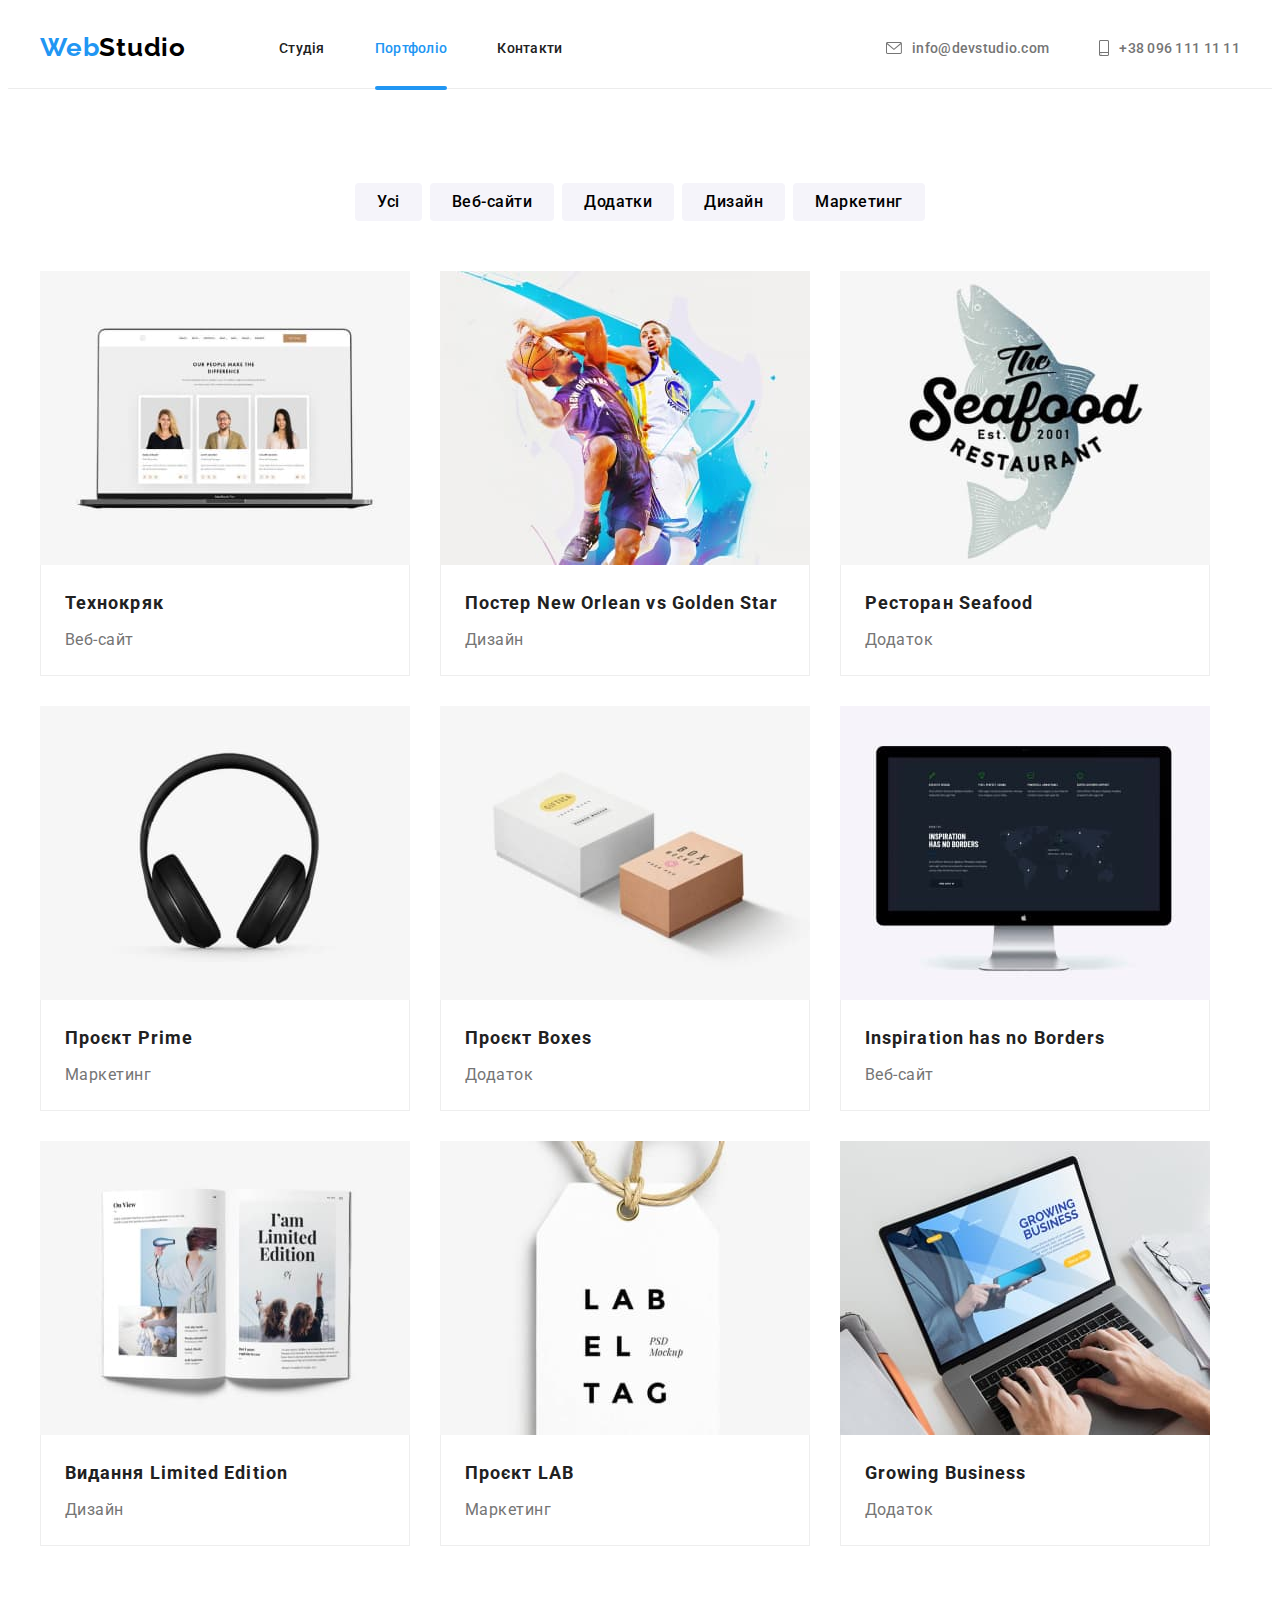
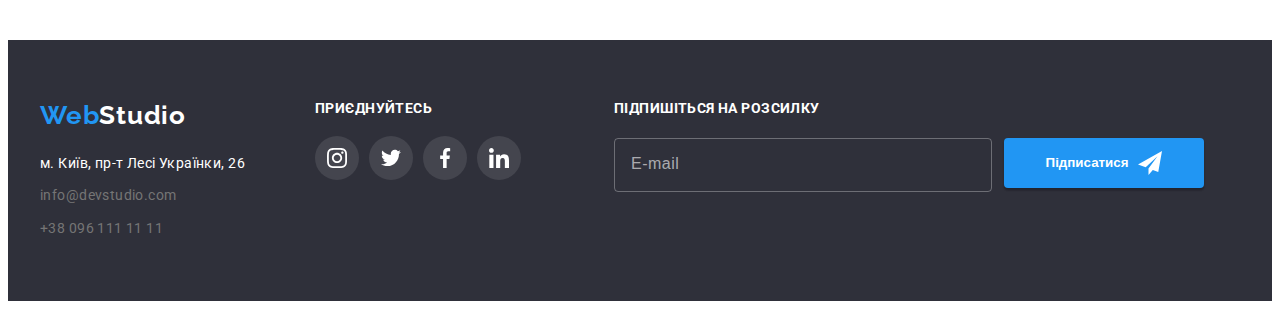
==== portfolio.html @ 09f1bed3 "first step" ====
<!DOCTYPE html>
<html lang="uk">
  <head>
    <meta charset="UTF-8" />
    <meta http-equiv="X-UA-Compatible" content="IE=edge" />
    <meta name="viewport" content="width=device-width, initial-scale=1.0" />
    <link
      rel="stylesheet"
      href="https://cdnjs.cloudflare.com/ajax/libs/modern-normalize/1.1.0/modern-normalize.min.css"
      integrity="sha512-wpPYUAdjBVSE4KJnH1VR1HeZfpl1ub8YT/NKx4PuQ5NmX2tKuGu6U/JRp5y+Y8XG2tV+wKQpNHVUX03MfMFn9Q=="
      crossorigin="anonymous"
      referrerpolicy="no-referrer" />
    <link rel="preconnect" href="https://fonts.googleapis.com" />
    <link rel="preconnect" href="https://fonts.gstatic.com" crossorigin />
    <link
      href="https://fonts.googleapis.com/css2?family=Raleway:wght@700&family=Roboto:wght@400;500;700;900&display=swap"
      rel="stylesheet" />
    <link rel="stylesheet" href="./CSS/reset.css" />
    <link rel="stylesheet" href="./CSS/style.css" />
    <title lang="en">Portfolio</title>
  </head>
  <body>
    <header class="header">
      <div class="container header-container">
        <nav class="haeder-navigation">
          <a class="header-logo link" href="index.html" lang="en"
            ><span class="header-web-logo">Web</span>Studio
          </a>
          <ul class="header-navigation-list list">
            <li class="header-navigation-item">
              <a class="header-navigation-link link" href="index.html">Студія</a>
            </li>
            <li class="header-navigation-item">
              <a class="header-navigation-link current link" href="portfolio.html">Портфоліо</a>
            </li>
            <li class="header-navigation-item">
              <a class="header-navigation-link link" href="">Контакти</a>
            </li>
          </ul>
        </nav>
        <ul class="header-address-list list">
          <li class="header-address-item">
            <a class="header-address-link link" href="mailto:info@devstudio.com"
              ><svg class="header-icon" width="16" height="12">
                <use href="./images/symbol-defs.svg#icon-envelope"></use>
              </svg>
              info@devstudio.com</a
            >
          </li>
          <li class="header-address-item">
            <a class="header-address-link link" href="tel:+380961111111">
              <svg class="header-icon" width="10" height="16">
                <use href="./images/symbol-defs.svg#icon-smartphone"></use>
              </svg>
              +38 096 111 11 11</a
            >
          </li>
        </ul>
      </div>
    </header>
    <main>
      <section class="main-filter">
        <div class="container">
          <ul class="filter-list list">
            <li class="filter-item">
              <button class="filter-btn" type="button">Усі</button>
            </li>
            <li class="filter-item">
              <button class="filter-btn" type="button">Веб-сайти</button>
            </li>
            <li class="filter-item">
              <button class="filter-btn" type="button">Додатки</button>
            </li>
            <li class="filter-item">
              <button class="filter-btn" type="button">Дизайн</button>
            </li>
            <li class="filter-item">
              <button class="filter-btn" type="button">Маркетинг</button>
            </li>
          </ul>
          <ul class="example-list list">
            <li class="example-item">
              <a class="example-link link" href="">
                <div class="example-box">
                  <img
                    class="example-picture"
                    src="./images/Laptop.jpg"
                    alt="Ноутбук"
                    width="370"
                    height="294" />
                  <p class="example-box-description">
                    Ресурс пропонує комплексні пропозиції з різним рівнем функціоналу та сервісів.
                    Все це дозволить відвідувачу отримати вичерпні відомості про компанію чи
                    приватну особу
                  </p>
                </div>
                <div class="description">
                  <h3 class="example-title">Технокряк</h3>
                  <p class="example-description">Веб-сайт</p>
                </div>
              </a>
            </li>
            <li class="example-item">
              <a class="example-link link" href="">
                <div class="example-box">
                  <img
                    class="example-picture"
                    src="./images/basketball.jpg"
                    alt="Постер New Orlean vs Golden Star"
                    width="370"
                    height="294" />
                  <p class="example-box-description">
                    Ресурс пропонує комплексні пропозиції з різним рівнем функціоналу та сервісів.
                    Все це дозволить відвідувачу отримати вичерпні відомості про компанію чи
                    приватну особу
                  </p>
                </div>
                <div class="description">
                  <h3 class="example-title">Постер New Orlean vs Golden Star</h3>
                  <p class="example-description">Дизайн</p>
                </div>
              </a>
            </li>
            <li class="example-item">
              <a class="example-link link" href="">
                <div class="example-box">
                  <img
                    class="example-picture"
                    src="./images/restaurant.jpg"
                    alt="Ресторан"
                    width="370"
                    height="294" />
                  <p class="example-box-description">
                    Ресурс пропонує комплексні пропозиції з різним рівнем функціоналу та сервісів.
                    Все це дозволить відвідувачу отримати вичерпні відомості про компанію чи
                    приватну особу
                  </p>
                </div>
                <div class="description">
                  <h3 class="example-title">Ресторан Seafood</h3>
                  <p class="example-description">Додаток</p>
                </div>
              </a>
            </li>
            <li class="example-item">
              <a class="example-link link" href="">
                <div class="example-box">
                  <img
                    class="example-picture"
                    src="./images/headphones.jpg"
                    alt="Наушники"
                    width="370"
                    height="294" />
                  <p class="example-box-description">
                    Ресурс пропонує комплексні пропозиції з різним рівнем функціоналу та сервісів.
                    Все це дозволить відвідувачу отримати вичерпні відомості про компанію чи
                    приватну особу
                  </p>
                </div>
                <div class="description">
                  <h3 class="example-title">Проєкт Prime</h3>
                  <p class="example-description">Маркетинг</p>
                </div>
              </a>
            </li>
            <li class="example-item">
              <a class="example-link link" href="">
                <div class="example-box">
                  <img
                    class="example-picture"
                    src="./images/boxes.jpg"
                    alt="Боксеры"
                    width="370"
                    height="294" />
                  <p class="example-box-description">
                    Ресурс пропонує комплексні пропозиції з різним рівнем функціоналу та сервісів.
                    Все це дозволить відвідувачу отримати вичерпні відомості про компанію чи
                    приватну особу
                  </p>
                </div>
                <div class="description">
                  <h3 class="example-title">Проєкт Boxes</h3>
                  <p class="example-description">Додаток</p>
                </div>
              </a>
            </li>
            <li class="example-item">
              <a class="example-link link" href="">
                <div class="example-box">
                  <img
                    class="example-picture"
                    src="./images/screen.jpg"
                    alt="Экран"
                    width="370"
                    height="294" />
                  <p class="example-box-description">
                    Ресурс пропонує комплексні пропозиції з різним рівнем функціоналу та сервісів.
                    Все це дозволить відвідувачу отримати вичерпні відомості про компанію чи
                    приватну особу
                  </p>
                </div>
                <div class="description">
                  <h3 class="example-title">Inspiration has no Borders</h3>
                  <p class="example-description">Веб-сайт</p>
                </div>
              </a>
            </li>
            <li class="example-item">
              <a class="example-link link" href="">
                <div class="example-box">
                  <img
                    class="example-picture"
                    src="./images/magazine.jpg"
                    alt="Журнал"
                    width="370"
                    height="294" />
                  <p class="example-box-description">
                    Ресурс пропонує комплексні пропозиції з різним рівнем функціоналу та сервісів.
                    Все це дозволить відвідувачу отримати вичерпні відомості про компанію чи
                    приватну особу
                  </p>
                </div>
                <div class="description">
                  <h3 class="example-title">Видання Limited Edition</h3>
                  <p class="example-description">Дизайн</p>
                </div>
              </a>
            </li>
            <li class="example-item">
              <a class="example-link link" href="">
                <div class="example-box">
                  <img
                    class="example-picture"
                    src="./images/label.jpg"
                    alt="Этикетка"
                    width="370"
                    height="294" />
                  <p class="example-box-description">
                    Ресурс пропонує комплексні пропозиції з різним рівнем функціоналу та сервісів.
                    Все це дозволить відвідувачу отримати вичерпні відомості про компанію чи
                    приватну особу
                  </p>
                </div>
                <div class="description">
                  <h3 class="example-title">Проєкт LAB</h3>
                  <p class="example-description">Маркетинг</p>
                </div>
              </a>
            </li>
            <li class="example-item">
              <a class="example-link link" href="">
                <div class="example-box">
                  <img
                    class="example-picture"
                    src="./images/laptop-typing.jpg"
                    alt="Печатает на ноутбуке"
                    width="370"
                    height="294" />
                  <p class="example-box-description">
                    Ресурс пропонує комплексні пропозиції з різним рівнем функціоналу та сервісів.
                    Все це дозволить відвідувачу отримати вичерпні відомості про компанію чи
                    приватну особу
                  </p>
                </div>
                <div class="description">
                  <h3 class="example-title">Growing Business</h3>
                  <p class="example-description">Додаток</p>
                </div>
              </a>
            </li>
          </ul>
        </div>
      </section>
    </main>
    <footer class="footer-address">
      <div class="container">
        <div class="footer-blocks">
          <div class="footer-address-block">
            <a class="footer-logo link" href="index.html"
              ><span class="footer-web-logo">Web</span>Studio
            </a>
            <address class="foorer-address">
              <ul class="footer-address-list list">
                <li class="footer-address-item">
                  <a href="" class="address link">м. Київ, пр-т Лесі Українки, 26</a>
                </li>
                <li class="footer-address-item">
                  <a class="footer-address-description link" href="mailto:info@devstudio.com"
                    >info@devstudio.com</a
                  >
                </li>
                <li class="footer-address-item">
                  <a class="footer-phone link" href="tel:+380961111111">+38 096 111 11 11</a>
                </li>
              </ul>
            </address>
          </div>
          <div class="footer-join-us-block">
            <h3 class="join-us-title">Приєднуйтесь</h3>
            <ul class="join-us list">
              <li class="join-us-item">
                <a class="join-us-link" href="">
                  <svg class="footer-icon" width="20" height="20">
                    <use href="./images/symbol-defs.svg#icon-instagram"></use>
                  </svg>
                </a>
              </li>
              <li class="join-us-item">
                <a class="join-us-link" href=""
                  ><svg class="footer-icon" width="20" height="20">
                    <use href="./images/symbol-defs.svg#icon-twitter"></use></svg
                ></a>
              </li>
              <li class="join-us-item">
                <a class="join-us-link" href=""
                  ><svg class="footer-icon" width="20" height="20">
                    <use href="./images/symbol-defs.svg#icon-facebook"></use></svg
                ></a>
              </li>
              <li class="join-us-item">
                <a class="join-us-link" href=""
                  ><svg class="footer-icon" width="20" height="20">
                    <use href="./images/symbol-defs.svg#icon-linkedin"></use></svg
                ></a>
              </li>
            </ul>
          </div>
          <div class="subscribe">
            <p class="subscribe-title">Підпишіться на розсилку</p>
            <form class="subscribe-form">
              <label>
                <input class="input-email" type="email" name="email" placeholder="E-mail" />
              </label>
              <button class="subscribe-button" type="submit">
                Підписатися
                <svg class="subscribe-icon" width="24" height="24">
                  <use href="./images/symbol-defs.svg#icon-send"></use>
                </svg>
              </button>
            </form>
          </div>
        </div>
      </div>
    </footer>
  </body>
</html>
---- CSS/style.css ----
:root {
  --main-header-color: #ffffff;
  --second-heading-color: #212121;
  --description-color: #757575;
  --header-logo-color: #000000;
  --footer-logo-color: #ffffff;
  --hover-color: #2196f3;
  --footer-adress-color: #ffffff;
  --web-logo: #2196f3;
  --service-btn-text: #ffffff;
  --service-btn-color: #2196f3;
  --filter-btn-hover-text: #ffffff;
  --filter-btn-hover-color: #2196f3;
  --filter-btn-text: #212121;
}

p,
h1,
h2,
h3,
h4,
h5,
h6 {
  margin: 0;
}

ul {
  margin: 0;
  padding-left: 0;
}

a {
  color: inherit;
}

body {
  font-family: 'Roboto', 'Raleway', sans-serif;
}

button input a {
  cursor: pointer;
}

.list {
  list-style: none;
  text-decoration: none;
}

.link {
  text-decoration: none;
}

.container {
  width: 1200px;
  margin: 0 auto;
  padding-left: 15px;
  padding-right: 15px;
  /* outline: 1px solid tomato; */
}

.vissually-hidden {
  position: absolute;
  white-space: nowrap;
  width: 1px;
  height: 1px;
  overflow: hidden;
  border: 0;
  padding: 0;
  clip: rect(0 0 0 0);
  clip-path: inset(50%);
  margin: -1px;
}

/* -------------- studio\portfolio header -------------- */

.header {
  padding-top: 24px;
  padding-bottom: 25px;
  border-bottom: 1px solid #ececec;
}

.header > .container {
  display: flex;
  align-items: center;
}

.sticky {
  position: sticky;
}

.haeder-navigation {
  display: flex;
  align-items: center;
}
.header-web-logo {
  color: var(--web-logo);
}

.header-logo {
  font-family: 'Raleway';
  font-weight: 700;
  font-size: 26px;
  line-height: 1.2;
  letter-spacing: 0.03em;
  color: var(--header-logo-color);
  margin-right: 93px;
}

.header-navigation-list {
  display: flex;
  gap: 50px;
}

.header-navigation-link {
  font-weight: 500;
  font-size: 14px;
  line-height: 1.15;
  letter-spacing: 0.02em;
  color: var(--second-heading-color);
  transition: color 250ms cubic-bezier(0.4, 0, 0.2, 1);
}

.header-navigation-link.current {
  display: block;
  position: relative;
  color: var(--hover-color);
}

.header-navigation-link.current::after {
  content: '';
  position: absolute;
  bottom: -32px;
  left: 0;
  display: block;
  width: 100%;
  height: 4px;
  border-radius: 2px;
  background-color: #2196f3;
  transform: translate(0, 50%);
}

.header-navigation-link:hover,
.header-navigation-link:focus {
  color: var(--hover-color);
}

/* .header-navigation-link:hover::after {
  opacity: 1;
} */

/* .current {
  color: var(--hover-color);
  display: block;
  position: relative;
}

.current::after {
  content: '';
  position: absolute;
  bottom: -32px;
  left: 0;
  display: block;
  width: 100%;
  height: 4px;
  border-radius: 2px;
  background-color: #2196f3;
} */

.header-address-list {
  display: flex;
  gap: 50px;
  margin-left: auto;
}

.header-address-link {
  display: flex;
  align-items: center;
  font-weight: 500;
  font-size: 14px;
  line-height: 1.15;
  letter-spacing: 0.02em;
  color: var(--description-color);
  transition-property: color;
  transition-duration: 250ms;
  transition-timing-function: cubic-bezier(0.4, 0, 0.2, 1);
}

.header-address-link:hover,
.header-address-link:focus {
  color: var(--hover-color);
}

.header-icon {
  margin-right: 10px;
  fill: currentColor;
}

/* -------------- studio-main -------------- */

.btn-section {
  padding: 200px 0;
  background-image: linear-gradient(rgba(47, 48, 58, 0.4), rgba(47, 48, 58, 0.4)),
    url(../images/main-background.jpg);
  background-repeat: no-repeat;
  background-position: center;
  background-size: cover;
}

.btn-section > .container {
  display: flex;
  flex-direction: column;
  align-items: center;
}

.btn-heading {
  font-weight: 900;
  font-size: 44px;
  line-height: 1.36;
  text-align: center;
  letter-spacing: 0.06em;
  text-transform: uppercase;
  color: var(--main-header-color);
  margin-bottom: 30px;
  max-width: 700px;
}

.main-btn {
  color: var(--service-btn-text);
  background-color: var(--service-btn-color);
  font-weight: 700;
  border: none;
  width: 216px;
  height: 50px;
  box-shadow: 0px 3px 1px rgba(0, 0, 0, 0.1), 0px 1px 2px rgba(0, 0, 0, 0.08),
    0px 2px 2px rgba(0, 0, 0, 0.12);
  border-radius: 4px;
  cursor: pointer;
}

.our-benefits {
  padding-top: 94px;
  padding-bottom: 94px;
}

.benefits-list {
  display: flex;
  gap: 30px;
}

.hero-icon-blocks {
  display: flex;
  justify-content: center;
  align-items: center;
  width: 270px;
  height: 120px;
  background-color: #f5f4fa;
  margin-bottom: 20px;
}

.benefits-heading {
  font-weight: 700;
  font-size: 14px;
  line-height: 1.15;
  letter-spacing: 0.03em;
  text-transform: uppercase;
  color: var(--second-heading-color);
  margin-bottom: 10px;
}

.benefits-description {
  font-weight: 400;
  font-size: 14px;
  line-height: 1.71;
  letter-spacing: 0.03em;
  color: var(--description-color);
}

.our-job {
  padding-bottom: 94px;
}

.our-job-heading {
  font-weight: 700;
  font-size: 36px;
  line-height: 1.17;
  text-align: center;
  letter-spacing: 0.03em;
  color: var(--second-heading-color);
  margin-bottom: 50px;
}

.our-job-item {
  position: relative;
}

.our-job-description {
  display: flex;
  position: absolute;
  bottom: 0;
  font-style: normal;
  font-weight: 700;
  font-size: 14px;
  line-height: 16px;
  letter-spacing: 0.03em;
  text-transform: uppercase;
  width: 370px;
  height: 70px;
  background: rgba(47, 48, 58, 0.8);
  color: #ffffff;
  justify-content: center;
  align-items: center;
}

.our-job-list {
  display: flex;
  gap: 30px;
}

.our-team {
  padding-top: 94px;
  padding-bottom: 94px;
  background-color: #f5f4fa;
}

.team-card {
  box-shadow: 0px 1px 3px rgba(0, 0, 0, 0.12), 0px 1px 1px rgba(0, 0, 0, 0.14),
    0px 2px 1px rgba(0, 0, 0, 0.2);
  border-radius: 0px 0px 4px 4px;
}

.our-team-item {
  width: 270px;
  border-radius: 0px 0px 4px 4px;
  background-color: #fff;
}

.our-team-heading {
  font-weight: 700;
  font-size: 36px;
  line-height: 1.17;
  text-align: center;
  letter-spacing: 0.03em;
  color: var(--second-heading-color);
  margin-bottom: 50px;
}

.our-team-list {
  display: flex;
  gap: 30px;
}

/* .product-designer {}

.frontend-developer {}

.ui-designer {}

.marketing {} */

.our-team-name {
  font-weight: 500;
  font-size: 16px;
  line-height: 1.19;
  text-align: center;
  letter-spacing: 0.03em;
  color: var(--second-heading-color);
  padding-top: 30px;
  margin-bottom: 10px;
}

.our-team-job-title {
  font-weight: 400;
  font-size: 16px;
  line-height: 1.19;
  text-align: center;
  letter-spacing: 0.03em;
  color: var(--description-color);
  padding-bottom: 16px;
}

.team-soc-list {
  display: flex;
  gap: 10px;
  justify-content: center;
  padding-bottom: 30px;
}

.team-soc-link {
  display: flex;
  justify-content: center;
  align-items: center;
  width: 44px;
  height: 44px;
  border-radius: 50%;
  transition-property: background;
  transition-duration: 250ms;
  transition-timing-function: cubic-bezier(0.4, 0, 0.2, 1);
}

.team-soc-link:hover,
.team-soc-link:focus {
  background: #2196f3;
  cursor: pointer;
}

.team-soc-icon {
  fill: #afb1b8;
  transition-property: fill;
  transition-duration: 250ms;
  transition-timing-function: cubic-bezier(0.4, 0, 0.2, 1);
}

.team-soc-link:hover .team-soc-icon {
  fill: #ffffff;
}

/* -------------- our clients-------------- */

.our-clients {
  padding-top: 94px;
  padding-bottom: 94px;
}

.our-clients-title {
  font-style: normal;
  font-weight: 700;
  font-size: 36px;
  line-height: 42px;
  text-align: center;
  letter-spacing: 0.03em;
  color: var(--second-heading-color);
  margin-bottom: 50px;
}

.our-clients-list {
  display: flex;
  justify-content: space-between;
}

.our-clients-link {
  display: flex;
  justify-content: center;
  align-items: center;
  width: 170px;
  height: 92px;
  border: 1px solid #afb1b8;
  border-radius: 4px;
  transition-property: border-color;
  transition-duration: 250ms;
  transition-timing-function: cubic-bezier(0.4, 0, 0.2, 1);
}

.our-clients-icon {
  fill: #afb1b8;
  transition-property: fill;
  transition-duration: 250ms;
  transition-timing-function: cubic-bezier(0.4, 0, 0.2, 1);
}

.our-clients-link:hover,
.our-clients-link:focus {
  border-color: rgba(33, 150, 243, 1);
}

.our-clients-link:hover .our-clients-icon {
  fill: #2196f3;
}

/* -------------- portfolio main -------------- */

.main-filter {
  padding-top: 94px;
  padding-bottom: 94px;
}

.filter-list {
  margin-bottom: 50px;
  display: flex;
  gap: 8px;
  justify-content: center;
}

.filter-btn {
  font-family: 'roboto';
  font-weight: 500;
  font-size: 16px;
  line-height: 1.62;
  text-align: center;
  letter-spacing: 0.03em;
  border: none;
  background: none;
  background-color: #f5f4fa;
  padding: 6px 22px;
  border-radius: 4px;
  cursor: pointer;
  transition: color 250ms cubic-bezier(0.4, 0, 0.2, 1),
    background-color 250ms cubic-bezier(0.4, 0, 0.2, 1),
    box-shadow 250ms cubic-bezier(0.4, 0, 0.2, 1);
}

.filter-btn:hover,
.filter-btn:focus {
  color: var(--filter-btn-hover-text);
  background-color: var(--filter-btn-hover-color);
  box-shadow: 0px 3px 1px rgba(0, 0, 0, 0.1), 0px 1px 2px rgba(0, 0, 0, 0.08),
    0px 2px 2px rgba(0, 0, 0, 0.12);
}

.example-list {
  display: flex;
  flex-wrap: wrap;
  row-gap: 30px;
  column-gap: 30px;
}

.example-item {
  width: 370px;
}

.example-link {
  transition: box-shadow 250ms cubic-bezier(0.4, 0, 0.2, 1);
}

.example-link:hover {
  box-shadow: 0px 1px 1px rgba(0, 0, 0, 0.12), 0px 4px 4px rgba(0, 0, 0, 0.06),
    1px 4px 6px rgba(0, 0, 0, 0.16);
}

.example-link:hover .example-box-description {
  box-shadow: 0px 1px 1px rgba(0, 0, 0, 0.12), 0px 4px 4px rgba(0, 0, 0, 0.06),
    1px 4px 6px rgba(0, 0, 0, 0.16);
  transform: translateY(0%);
}

.example-box {
  position: relative;
  overflow: hidden;
}

.example-box-description {
  position: absolute;
  top: 0;
  left: 0;
  height: 100%;
  background-color: rgba(33, 150, 243, 0.9);
  color: #ffffff;
  padding: 63px 24px;
  font-style: normal;
  font-weight: 400;
  font-size: 18px;
  line-height: 1.56;
  letter-spacing: 0.03em;
  transform: translateY(100%);
  transition: transform 250ms cubic-bezier(0.4, 0, 0.2, 1);
  overflow: auto;
}

.description {
  padding: 20px 24px;
  border-left: 1px solid #eeeeee;
  border-right: 1px solid #eeeeee;
  border-bottom: 1px solid #eeeeee;
}

.example-title {
  font-weight: 700;
  font-size: 18px;
  line-height: 2;
  letter-spacing: 0.06em;
  color: var(--second-heading-color);
  margin-bottom: 4px;
}

.example-description {
  font-weight: 400;
  font-size: 16px;
  line-height: 1.88;
  letter-spacing: 0.03em;
  color: var(--description-color);
}

/* -------------- studio/porfolio footer -------------- */
.footer-address {
  background-color: #2f303a;
  padding-top: 60px;
  padding-bottom: 60px;
}

.footer-blocks {
  display: flex;
}

.footer-address-block {
  margin-right: 70px;
}

.footer-web-logo {
  color: var(--web-logo);
}

.footer-logo {
  font-family: 'Raleway';
  font-weight: 700;
  font-size: 26px;
  margin-bottom: 20px;
  line-height: 1.2;
  letter-spacing: 0.03em;
  color: var(--footer-logo-color);
}

.footer-address-item:not(:last-child) {
  margin-bottom: 9px;
}

.address {
  font-weight: 400;
  font-size: 14px;
  font-style: normal;
  line-height: 1.71;
  letter-spacing: 0.03em;
  color: var(--footer-adress-color);
  transition-property: color;
  transition-duration: 250ms;
  transition-timing-function: cubic-bezier(0.4, 0, 0.2, 1);
}

.address:hover {
  color: #2196f3;
}

.footer-address-description {
  font-family: 'Roboto';
  font-style: normal;
  font-weight: 400;
  font-size: 14px;
  line-height: 1.71;
  letter-spacing: 0.03em;
  color: var(--description-color);
  transition-property: color;
  transition-duration: 250ms;
  transition-timing-function: cubic-bezier(0.4, 0, 0.2, 1);
}

.footer-address-description:hover {
  color: #2196f3;
}

.footer-phone {
  font-family: 'Roboto';
  font-style: normal;
  font-weight: 400;
  font-size: 14px;
  line-height: 1.71;
  letter-spacing: 0.03em;
  color: var(--description-color);
  transition-property: color;
  transition-duration: 250ms;
  transition-timing-function: cubic-bezier(0.4, 0, 0.2, 1);
}

.footer-phone:hover {
  color: #2196f3;
}

.footer-join-us-block {
  margin-right: 93px;
}

.join-us-title {
  font-style: normal;
  font-weight: 700;
  font-size: 14px;
  line-height: 16px;
  letter-spacing: 0.03em;
  text-transform: uppercase;
  color: var(--footer-adress-color);
  margin-bottom: 20px;
}

.join-us {
  display: flex;
  gap: 10px;
}

.join-us-link {
  display: flex;
  justify-content: center;
  align-items: center;
  width: 44px;
  height: 44px;
  border-radius: 50%;
  background: rgba(255, 255, 255, 0.1);
  transition-property: background-color;
  transition-duration: 250ms;
  transition-timing-function: cubic-bezier(0.4, 0, 0.2, 1);
}

.join-us-link:hover,
.join-us-link:focus {
  background-color: rgba(33, 150, 243, 1);
  cursor: pointer;
}

.footer-icon {
  fill: white;
}

/* -----------------------footer-subscribe----------------------*/

.subscribe-title {
  font-style: normal;
  font-weight: 700;
  font-size: 14px;
  line-height: 1.25;
  letter-spacing: 0.03em;
  text-transform: uppercase;
  color: var(--footer-adress-color);
  margin-bottom: 20px;
}

.subscribe-form {
  display: flex;
}

.input-email {
  width: 358px;
  height: 50px;
  border: 1px solid rgba(255, 255, 255, 0.3);
  border-radius: 4px;
  background-color: transparent;
  padding-left: 16px;
  color: #ffffff;
  outline: none;
  transition: border 250ms cubic-bezier(0.4, 0, 0.2, 1);
}

.input-email::placeholder {
  font-style: normal;
  font-weight: 400;
  font-size: 16px;
  line-height: 1.25;
  letter-spacing: 0.03em;
  color: rgba(255, 255, 255, 0.6);
}

.input-email:focus {
  border: 1px solid #2196f3;
}

.subscribe-button {
  display: flex;
  justify-content: center;
  align-items: center;
  margin-left: 12px;
  color: var(--service-btn-text);
  background-color: var(--service-btn-color);
  font-weight: 700;
  border: none;
  width: 200px;
  height: 50px;
  box-shadow: 0px 3px 1px rgba(0, 0, 0, 0.1), 0px 1px 2px rgba(0, 0, 0, 0.08),
    0px 2px 2px rgba(0, 0, 0, 0.12);
  border-radius: 4px;
  cursor: pointer;
}

.subscribe-icon {
  margin-left: 10px;
}

/* -----------------------modal-windows----------------------*/

.backdrop {
  position: fixed;
  top: 0;
  width: 100%;
  height: 100%;
  background-color: rgba(0, 0, 0, 0.2);
  transition: opacity 250ms cubic-bezier(0.4, 0, 0.2, 1),
    visibility 250ms cubic-bezier(0.4, 0, 0.2, 1);
}

.backdrop.is-hidden .modal {
  transform: translate(-50%, -50%) scale(0);
}

.modal {
  position: absolute;
  top: 50%;
  left: 50%;
  transform: translate(-50%, -50%) scale(1);
  width: 528px;
  height: 581px;
  background-color: #ffffff;
  box-shadow: 0px 1px 3px rgba(0, 0, 0, 0.12), 0px 1px 1px rgba(0, 0, 0, 0.14),
    0px 2px 1px rgba(0, 0, 0, 0.2);
  border-radius: 4px;
  transition: transform 250ms cubic-bezier(0.4, 0, 0.2, 1), scale 250ms cubic-bezier(0.4, 0, 0.2, 1);
  padding: 40px;
}

.modal-close {
  position: absolute;
  display: flex;
  justify-content: center;
  align-items: center;
  right: 8px;
  top: 8px;
  width: 30px;
  height: 30px;
  border: 1px solid rgba(0, 0, 0, 0.1);
  border-radius: 50%;
}

.is-hidden {
  opacity: 0;
  visibility: hidden;
  pointer-events: none;
}

.modal-icon {
  transition: fill 250ms cubic-bezier(0.4, 0, 0.2, 1);
  cursor: pointer;
}

.modal-icon:hover {
  fill: #2196f3;
}

.modal-title {
  font-style: normal;
  font-weight: 700;
  font-size: 20px;
  line-height: 1.15;
  text-align: center;
  letter-spacing: 0.03em;
  color: var(--second-heading-color);
  margin-bottom: 12px;
}

.modal-field {
  margin: 10px;
}

.modal-label {
  display: block;
  font-style: normal;
  font-weight: 400;
  font-size: 12px;

  letter-spacing: 0.01em;
  color: #757575;
}

.modal-input {
  width: 448px;
  height: 40px;
  border: 1px solid rgba(33, 33, 33, 0.2);
  border-radius: 4px;
  padding-left: 42px;
  outline: none;
  transition: border 250ms cubic-bezier(0.4, 0, 0.2, 1);
}

.modal-input:focus {
  border: 1px solid #2196f3;
}

.modal-input:focus + .input-icon {
  fill: #2196f3;
}

.modal-input:hover {
  cursor: pointer;
}

.input-wrap {
  position: relative;
  margin-top: 4px;
}

.input-icon {
  position: absolute;
  left: 12px;
  top: 50%;
  transform: translateY(-50%);
  transition: fill 250ms cubic-bezier(0.4, 0, 0.2, 1);
}

.modal-text {
  display: block;
  margin-top: 4px;
  margin-bottom: 20px;
  width: 100%;
  height: 120px;
  border: 1px solid rgba(33, 33, 33, 0.2);
  border-radius: 4px;
  resize: none;
  padding: 12px 16px;
  outline: none;
}

.modal-text::placeholder {
  font-style: normal;
  font-weight: 400;
  font-size: 12px;
  line-height: 1.25;
  letter-spacing: 0.01em;
  color: rgba(117, 117, 117, 0.5);
  margin-top: 4px;
}

.modal-text:focus {
  border: 1px solid #2196f3;
}

.modal-policy {
  margin-bottom: 30px;
}

.policy-text {
  font-style: normal;
  font-weight: 400;
  font-size: 14px;
  line-height: 1.71;
  letter-spacing: 0.03em;
  color: var(--description-color);
  display: flex;
  align-items: center;
  justify-content: center;
}

.policy-text span {
  width: 16px;
  height: 15px;
  border-radius: 2px;
  border: 2px solid #212121;
  margin-right: 8px;
  display: flex;
  align-items: center;
  justify-content: center;
  transition: background-color 250ms cubic-bezier(0.4, 0, 0.2, 1);
}

.modal-policy:checked + .policy-text span {
  background-color: #2196f3;
  border: none;
}

.policy-link {
  color: rgba(33, 150, 243, 1);
}

.upload-button {
  color: var(--service-btn-text);
  background-color: var(--service-btn-color);
  font-weight: 700;
  display: block;
  margin: 0 auto;
  border: none;
  width: 200px;
  height: 50px;
  box-shadow: 0px 3px 1px rgba(0, 0, 0, 0.1), 0px 1px 2px rgba(0, 0, 0, 0.08),
    0px 2px 2px rgba(0, 0, 0, 0.12);
  border-radius: 4px;
}
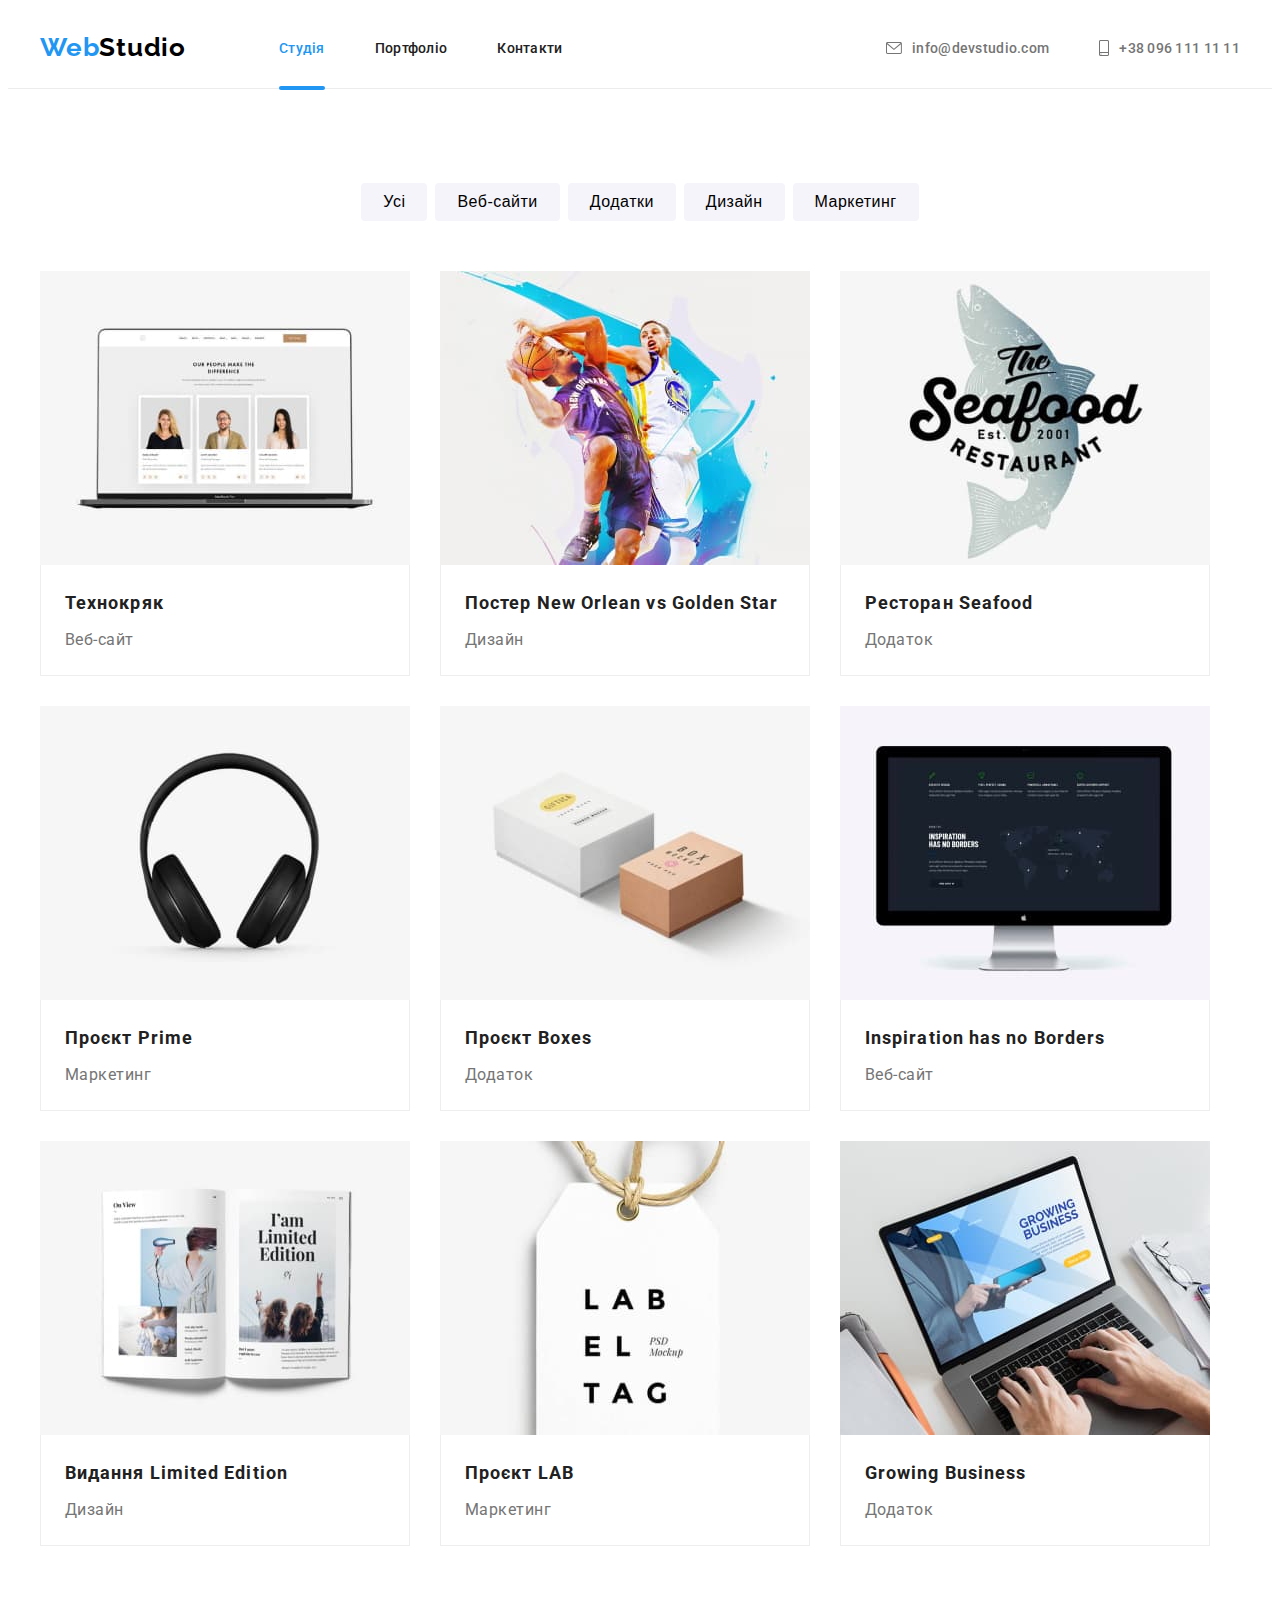
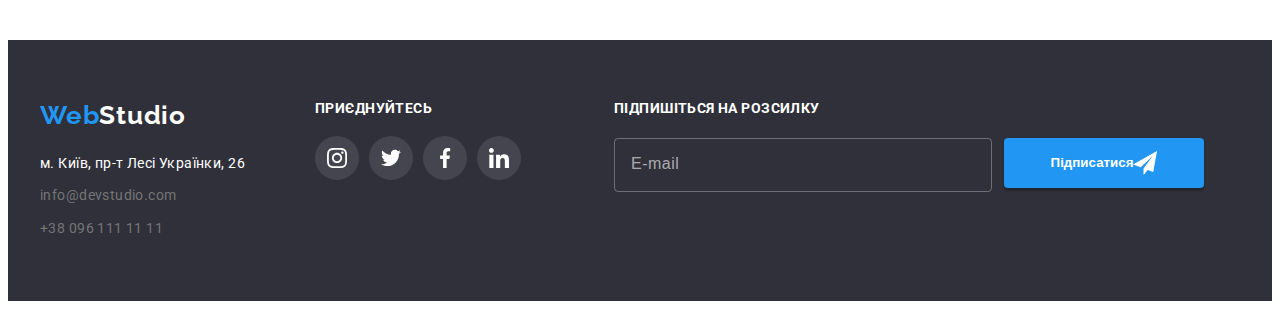
==== commit 1e16e034: "BEM" ====
--- a/portfolio.html
+++ b/portfolio.html
@@ -21,35 +21,35 @@
   </head>
   <body>
     <header class="header">
-      <div class="container header-container">
-        <nav class="haeder-navigation">
-          <a class="header-logo link" href="index.html" lang="en"
-            ><span class="header-web-logo">Web</span>Studio
+      <div class="container">
+        <nav class="navigation">
+          <a class="logo link header__logo" href="index.html" lang="en"
+            ><span class="logo_blue-color">Web</span>Studio
           </a>
-          <ul class="header-navigation-list list">
-            <li class="header-navigation-item">
-              <a class="header-navigation-link link" href="index.html">Студія</a>
-            </li>
-            <li class="header-navigation-item">
-              <a class="header-navigation-link current link" href="portfolio.html">Портфоліо</a>
-            </li>
-            <li class="header-navigation-item">
-              <a class="header-navigation-link link" href="">Контакти</a>
+          <ul class="navigation__list list">
+            <li class="navigation__item">
+              <a class="navigation__link current link" href="index.html">Студія</a>
+            </li>
+            <li class="navigation__item">
+              <a class="navigation__link link" href="portfolio.html">Портфоліо</a>
+            </li>
+            <li class="navigation__item">
+              <a class="navigation__link link" href="">Контакти</a>
             </li>
           </ul>
         </nav>
-        <ul class="header-address-list list">
-          <li class="header-address-item">
-            <a class="header-address-link link" href="mailto:info@devstudio.com"
-              ><svg class="header-icon" width="16" height="12">
+        <ul class="contact list">
+          <li class="contact__item">
+            <a class="contact__link link" href="mailto:info@devstudio.com"
+              ><svg class="contact__icon" width="16" height="12">
                 <use href="./images/symbol-defs.svg#icon-envelope"></use>
               </svg>
               info@devstudio.com</a
             >
           </li>
-          <li class="header-address-item">
-            <a class="header-address-link link" href="tel:+380961111111">
-              <svg class="header-icon" width="10" height="16">
+          <li class="contact__item">
+            <a class="contact__link link" href="tel:+380961111111">
+              <svg class="contact__icon" width="10" height="16">
                 <use href="./images/symbol-defs.svg#icon-smartphone"></use>
               </svg>
               +38 096 111 11 11</a
@@ -59,212 +59,212 @@
       </div>
     </header>
     <main>
-      <section class="main-filter">
+      <section class="filter-section">
         <div class="container">
-          <ul class="filter-list list">
-            <li class="filter-item">
-              <button class="filter-btn" type="button">Усі</button>
-            </li>
-            <li class="filter-item">
-              <button class="filter-btn" type="button">Веб-сайти</button>
-            </li>
-            <li class="filter-item">
-              <button class="filter-btn" type="button">Додатки</button>
-            </li>
-            <li class="filter-item">
-              <button class="filter-btn" type="button">Дизайн</button>
-            </li>
-            <li class="filter-item">
-              <button class="filter-btn" type="button">Маркетинг</button>
+          <ul class="filter list">
+            <li class="filter__item">
+              <button class="filter__button" type="button">Усі</button>
+            </li>
+            <li class="filter__item">
+              <button class="filter__button" type="button">Веб-сайти</button>
+            </li>
+            <li class="filter__item">
+              <button class="filter__button" type="button">Додатки</button>
+            </li>
+            <li class="filter__item">
+              <button class="filter__button" type="button">Дизайн</button>
+            </li>
+            <li class="filter__item">
+              <button class="filter__button" type="button">Маркетинг</button>
             </li>
           </ul>
-          <ul class="example-list list">
-            <li class="example-item">
-              <a class="example-link link" href="">
-                <div class="example-box">
-                  <img
-                    class="example-picture"
+          <ul class="example__list list">
+            <li class="example__item">
+              <a class="example__link link" href="">
+                <div class="example__box">
+                  <img
+                    class="example__picture"
                     src="./images/Laptop.jpg"
                     alt="Ноутбук"
                     width="370"
                     height="294" />
-                  <p class="example-box-description">
-                    Ресурс пропонує комплексні пропозиції з різним рівнем функціоналу та сервісів.
-                    Все це дозволить відвідувачу отримати вичерпні відомості про компанію чи
-                    приватну особу
-                  </p>
-                </div>
-                <div class="description">
-                  <h3 class="example-title">Технокряк</h3>
-                  <p class="example-description">Веб-сайт</p>
-                </div>
-              </a>
-            </li>
-            <li class="example-item">
-              <a class="example-link link" href="">
-                <div class="example-box">
-                  <img
-                    class="example-picture"
+                  <p class="example__description">
+                    Ресурс пропонує комплексні пропозиції з різним рівнем функціоналу та сервісів.
+                    Все це дозволить відвідувачу отримати вичерпні відомості про компанію чи
+                    приватну особу
+                  </p>
+                </div>
+                <div class="example__works">
+                  <h3 class="example__heading">Технокряк</h3>
+                  <p class="example__direction">Веб-сайт</p>
+                </div>
+              </a>
+            </li>
+            <li class="example__item">
+              <a class="example__link link" href="">
+                <div class="example__box">
+                  <img
+                    class="example__picture"
                     src="./images/basketball.jpg"
                     alt="Постер New Orlean vs Golden Star"
                     width="370"
                     height="294" />
-                  <p class="example-box-description">
-                    Ресурс пропонує комплексні пропозиції з різним рівнем функціоналу та сервісів.
-                    Все це дозволить відвідувачу отримати вичерпні відомості про компанію чи
-                    приватну особу
-                  </p>
-                </div>
-                <div class="description">
-                  <h3 class="example-title">Постер New Orlean vs Golden Star</h3>
-                  <p class="example-description">Дизайн</p>
-                </div>
-              </a>
-            </li>
-            <li class="example-item">
-              <a class="example-link link" href="">
-                <div class="example-box">
-                  <img
-                    class="example-picture"
+                  <p class="example__description">
+                    Ресурс пропонує комплексні пропозиції з різним рівнем функціоналу та сервісів.
+                    Все це дозволить відвідувачу отримати вичерпні відомості про компанію чи
+                    приватну особу
+                  </p>
+                </div>
+                <div class="example__works">
+                  <h3 class="example__heading">Постер New Orlean vs Golden Star</h3>
+                  <p class="example__direction">Дизайн</p>
+                </div>
+              </a>
+            </li>
+            <li class="example__item">
+              <a class="example__link link" href="">
+                <div class="example__box">
+                  <img
+                    class="example__picture"
                     src="./images/restaurant.jpg"
                     alt="Ресторан"
                     width="370"
                     height="294" />
-                  <p class="example-box-description">
-                    Ресурс пропонує комплексні пропозиції з різним рівнем функціоналу та сервісів.
-                    Все це дозволить відвідувачу отримати вичерпні відомості про компанію чи
-                    приватну особу
-                  </p>
-                </div>
-                <div class="description">
-                  <h3 class="example-title">Ресторан Seafood</h3>
-                  <p class="example-description">Додаток</p>
-                </div>
-              </a>
-            </li>
-            <li class="example-item">
-              <a class="example-link link" href="">
-                <div class="example-box">
-                  <img
-                    class="example-picture"
+                  <p class="example__description">
+                    Ресурс пропонує комплексні пропозиції з різним рівнем функціоналу та сервісів.
+                    Все це дозволить відвідувачу отримати вичерпні відомості про компанію чи
+                    приватну особу
+                  </p>
+                </div>
+                <div class="example__works">
+                  <h3 class="example__heading">Ресторан Seafood</h3>
+                  <p class="example__direction">Додаток</p>
+                </div>
+              </a>
+            </li>
+            <li class="example__item">
+              <a class="example__link link" href="">
+                <div class="example__box">
+                  <img
+                    class="example__picture"
                     src="./images/headphones.jpg"
                     alt="Наушники"
                     width="370"
                     height="294" />
-                  <p class="example-box-description">
-                    Ресурс пропонує комплексні пропозиції з різним рівнем функціоналу та сервісів.
-                    Все це дозволить відвідувачу отримати вичерпні відомості про компанію чи
-                    приватну особу
-                  </p>
-                </div>
-                <div class="description">
-                  <h3 class="example-title">Проєкт Prime</h3>
-                  <p class="example-description">Маркетинг</p>
-                </div>
-              </a>
-            </li>
-            <li class="example-item">
-              <a class="example-link link" href="">
-                <div class="example-box">
-                  <img
-                    class="example-picture"
+                  <p class="example__description">
+                    Ресурс пропонує комплексні пропозиції з різним рівнем функціоналу та сервісів.
+                    Все це дозволить відвідувачу отримати вичерпні відомості про компанію чи
+                    приватну особу
+                  </p>
+                </div>
+                <div class="example__works">
+                  <h3 class="example__heading">Проєкт Prime</h3>
+                  <p class="example__direction">Маркетинг</p>
+                </div>
+              </a>
+            </li>
+            <li class="example__item">
+              <a class="example__link link" href="">
+                <div class="example__box">
+                  <img
+                    class="example__picture"
                     src="./images/boxes.jpg"
                     alt="Боксеры"
                     width="370"
                     height="294" />
-                  <p class="example-box-description">
-                    Ресурс пропонує комплексні пропозиції з різним рівнем функціоналу та сервісів.
-                    Все це дозволить відвідувачу отримати вичерпні відомості про компанію чи
-                    приватну особу
-                  </p>
-                </div>
-                <div class="description">
-                  <h3 class="example-title">Проєкт Boxes</h3>
-                  <p class="example-description">Додаток</p>
-                </div>
-              </a>
-            </li>
-            <li class="example-item">
-              <a class="example-link link" href="">
-                <div class="example-box">
-                  <img
-                    class="example-picture"
+                  <p class="example__description">
+                    Ресурс пропонує комплексні пропозиції з різним рівнем функціоналу та сервісів.
+                    Все це дозволить відвідувачу отримати вичерпні відомості про компанію чи
+                    приватну особу
+                  </p>
+                </div>
+                <div class="example__works">
+                  <h3 class="example__heading">Проєкт Boxes</h3>
+                  <p class="example__direction">Додаток</p>
+                </div>
+              </a>
+            </li>
+            <li class="example__item">
+              <a class="example__link link" href="">
+                <div class="example__box">
+                  <img
+                    class="example__picture"
                     src="./images/screen.jpg"
                     alt="Экран"
                     width="370"
                     height="294" />
-                  <p class="example-box-description">
-                    Ресурс пропонує комплексні пропозиції з різним рівнем функціоналу та сервісів.
-                    Все це дозволить відвідувачу отримати вичерпні відомості про компанію чи
-                    приватну особу
-                  </p>
-                </div>
-                <div class="description">
-                  <h3 class="example-title">Inspiration has no Borders</h3>
-                  <p class="example-description">Веб-сайт</p>
-                </div>
-              </a>
-            </li>
-            <li class="example-item">
-              <a class="example-link link" href="">
-                <div class="example-box">
-                  <img
-                    class="example-picture"
+                  <p class="example__description">
+                    Ресурс пропонує комплексні пропозиції з різним рівнем функціоналу та сервісів.
+                    Все це дозволить відвідувачу отримати вичерпні відомості про компанію чи
+                    приватну особу
+                  </p>
+                </div>
+                <div class="example__works">
+                  <h3 class="example__heading">Inspiration has no Borders</h3>
+                  <p class="example__direction">Веб-сайт</p>
+                </div>
+              </a>
+            </li>
+            <li class="example__item">
+              <a class="example__link link" href="">
+                <div class="example__box">
+                  <img
+                    class="example__picture"
                     src="./images/magazine.jpg"
                     alt="Журнал"
                     width="370"
                     height="294" />
-                  <p class="example-box-description">
-                    Ресурс пропонує комплексні пропозиції з різним рівнем функціоналу та сервісів.
-                    Все це дозволить відвідувачу отримати вичерпні відомості про компанію чи
-                    приватну особу
-                  </p>
-                </div>
-                <div class="description">
-                  <h3 class="example-title">Видання Limited Edition</h3>
-                  <p class="example-description">Дизайн</p>
-                </div>
-              </a>
-            </li>
-            <li class="example-item">
-              <a class="example-link link" href="">
-                <div class="example-box">
-                  <img
-                    class="example-picture"
+                  <p class="example__description">
+                    Ресурс пропонує комплексні пропозиції з різним рівнем функціоналу та сервісів.
+                    Все це дозволить відвідувачу отримати вичерпні відомості про компанію чи
+                    приватну особу
+                  </p>
+                </div>
+                <div class="example__works">
+                  <h3 class="example__heading">Видання Limited Edition</h3>
+                  <p class="example__direction">Дизайн</p>
+                </div>
+              </a>
+            </li>
+            <li class="example__item">
+              <a class="example__link link" href="">
+                <div class="example__box">
+                  <img
+                    class="example__picture"
                     src="./images/label.jpg"
                     alt="Этикетка"
                     width="370"
                     height="294" />
-                  <p class="example-box-description">
-                    Ресурс пропонує комплексні пропозиції з різним рівнем функціоналу та сервісів.
-                    Все це дозволить відвідувачу отримати вичерпні відомості про компанію чи
-                    приватну особу
-                  </p>
-                </div>
-                <div class="description">
-                  <h3 class="example-title">Проєкт LAB</h3>
-                  <p class="example-description">Маркетинг</p>
-                </div>
-              </a>
-            </li>
-            <li class="example-item">
-              <a class="example-link link" href="">
-                <div class="example-box">
-                  <img
-                    class="example-picture"
+                  <p class="example__description">
+                    Ресурс пропонує комплексні пропозиції з різним рівнем функціоналу та сервісів.
+                    Все це дозволить відвідувачу отримати вичерпні відомості про компанію чи
+                    приватну особу
+                  </p>
+                </div>
+                <div class="example__works">
+                  <h3 class="example__heading">Проєкт LAB</h3>
+                  <p class="example__direction">Маркетинг</p>
+                </div>
+              </a>
+            </li>
+            <li class="example__item">
+              <a class="example__link link" href="">
+                <div class="example__box">
+                  <img
+                    class="example__picture"
                     src="./images/laptop-typing.jpg"
                     alt="Печатает на ноутбуке"
                     width="370"
                     height="294" />
-                  <p class="example-box-description">
-                    Ресурс пропонує комплексні пропозиції з різним рівнем функціоналу та сервісів.
-                    Все це дозволить відвідувачу отримати вичерпні відомості про компанію чи
-                    приватну особу
-                  </p>
-                </div>
-                <div class="description">
-                  <h3 class="example-title">Growing Business</h3>
-                  <p class="example-description">Додаток</p>
+                  <p class="example__description">
+                    Ресурс пропонує комплексні пропозиції з різним рівнем функціоналу та сервісів.
+                    Все це дозволить відвідувачу отримати вичерпні відомості про компанію чи
+                    приватну особу
+                  </p>
+                </div>
+                <div class="example__works">
+                  <h3 class="example__heading">Growing Business</h3>
+                  <p class="example__direction">Додаток</p>
                 </div>
               </a>
             </li>
@@ -275,65 +275,65 @@
     <footer class="footer-address">
       <div class="container">
         <div class="footer-blocks">
-          <div class="footer-address-block">
-            <a class="footer-logo link" href="index.html"
-              ><span class="footer-web-logo">Web</span>Studio
+          <div class="address-block">
+            <a class="logo link footer-logo" href="index.html"
+              ><span class="logo_blue-color">Web</span>Studio
             </a>
-            <address class="foorer-address">
-              <ul class="footer-address-list list">
-                <li class="footer-address-item">
-                  <a href="" class="address link">м. Київ, пр-т Лесі Українки, 26</a>
+            <address class="address">
+              <ul class="address__list list">
+                <li class="address__item">
+                  <a href="" class="address__location link">м. Київ, пр-т Лесі Українки, 26</a>
                 </li>
-                <li class="footer-address-item">
-                  <a class="footer-address-description link" href="mailto:info@devstudio.com"
+                <li class="address__item">
+                  <a class="address__description link" href="mailto:info@devstudio.com"
                     >info@devstudio.com</a
                   >
                 </li>
-                <li class="footer-address-item">
-                  <a class="footer-phone link" href="tel:+380961111111">+38 096 111 11 11</a>
+                <li class="address__item">
+                  <a class="address__phone link" href="tel:+380961111111">+38 096 111 11 11</a>
                 </li>
               </ul>
             </address>
           </div>
-          <div class="footer-join-us-block">
-            <h3 class="join-us-title">Приєднуйтесь</h3>
-            <ul class="join-us list">
-              <li class="join-us-item">
-                <a class="join-us-link" href="">
-                  <svg class="footer-icon" width="20" height="20">
+          <div class="join-us">
+            <h3 class="join-us__heading">Приєднуйтесь</h3>
+            <ul class="join-us__list list">
+              <li class="join-us__item">
+                <a class="join-us__link" href="">
+                  <svg class="join-us__icon" width="20" height="20">
                     <use href="./images/symbol-defs.svg#icon-instagram"></use>
                   </svg>
                 </a>
               </li>
-              <li class="join-us-item">
-                <a class="join-us-link" href=""
-                  ><svg class="footer-icon" width="20" height="20">
+              <li class="join-us__item">
+                <a class="join-us__link" href=""
+                  ><svg class="join-us__icon" width="20" height="20">
                     <use href="./images/symbol-defs.svg#icon-twitter"></use></svg
                 ></a>
               </li>
-              <li class="join-us-item">
-                <a class="join-us-link" href=""
-                  ><svg class="footer-icon" width="20" height="20">
+              <li class="join-us__item">
+                <a class="join-us__link" href=""
+                  ><svg class="join-us__icon" width="20" height="20">
                     <use href="./images/symbol-defs.svg#icon-facebook"></use></svg
                 ></a>
               </li>
-              <li class="join-us-item">
-                <a class="join-us-link" href=""
-                  ><svg class="footer-icon" width="20" height="20">
+              <li class="join-us__item">
+                <a class="join-us__link" href=""
+                  ><svg class="join-us__icon" width="20" height="20">
                     <use href="./images/symbol-defs.svg#icon-linkedin"></use></svg
                 ></a>
               </li>
             </ul>
           </div>
           <div class="subscribe">
-            <p class="subscribe-title">Підпишіться на розсилку</p>
-            <form class="subscribe-form">
+            <p class="subscribe__heading">Підпишіться на розсилку</p>
+            <form class="subscribe__form">
               <label>
-                <input class="input-email" type="email" name="email" placeholder="E-mail" />
+                <input class="subscribe__email" type="email" name="email" placeholder="E-mail" />
               </label>
-              <button class="subscribe-button" type="submit">
+              <button class="button button_icon" type="submit">
                 Підписатися
-                <svg class="subscribe-icon" width="24" height="24">
+                <svg class="button__icon" width="24" height="24">
                   <use href="./images/symbol-defs.svg#icon-send"></use>
                 </svg>
               </button>
--- a/CSS/style.css
+++ b/CSS/style.css
@@ -5,7 +5,7 @@
   --header-logo-color: #000000;
   --footer-logo-color: #ffffff;
   --hover-color: #2196f3;
-  --footer-adress-color: #ffffff;
+  --footer-address-color: #ffffff;
   --web-logo: #2196f3;
   --service-btn-text: #ffffff;
   --service-btn-color: #2196f3;
@@ -71,7 +71,7 @@
   margin: -1px;
 }
 
-/* -------------- studio\portfolio header -------------- */
+/* -------------- studio\portfolio header navigation-------------- */
 
 .header {
   padding-top: 24px;
@@ -84,34 +84,39 @@
   align-items: center;
 }
 
-.sticky {
-  position: sticky;
-}
-
-.haeder-navigation {
-  display: flex;
-  align-items: center;
-}
-.header-web-logo {
-  color: var(--web-logo);
-}
-
-.header-logo {
+.navigation {
+  display: flex;
+  align-items: center;
+}
+
+.logo {
   font-family: 'Raleway';
   font-weight: 700;
   font-size: 26px;
   line-height: 1.2;
   letter-spacing: 0.03em;
+}
+
+.header__logo {
   color: var(--header-logo-color);
   margin-right: 93px;
 }
 
-.header-navigation-list {
+.footer-logo {
+  color: var(--footer-logo-color);
+  margin-bottom: 20px;
+}
+
+.logo_blue-color {
+  color: var(--web-logo);
+}
+
+.navigation__list {
   display: flex;
   gap: 50px;
 }
 
-.header-navigation-link {
+.navigation__link {
   font-weight: 500;
   font-size: 14px;
   line-height: 1.15;
@@ -120,13 +125,13 @@
   transition: color 250ms cubic-bezier(0.4, 0, 0.2, 1);
 }
 
-.header-navigation-link.current {
+.navigation__link.current {
   display: block;
   position: relative;
   color: var(--hover-color);
 }
 
-.header-navigation-link.current::after {
+.navigation__link.current::after {
   content: '';
   position: absolute;
   bottom: -32px;
@@ -139,40 +144,20 @@
   transform: translate(0, 50%);
 }
 
-.header-navigation-link:hover,
-.header-navigation-link:focus {
+.navigation__link:hover,
+.navigation__link:focus {
   color: var(--hover-color);
 }
 
-/* .header-navigation-link:hover::after {
-  opacity: 1;
-} */
-
-/* .current {
-  color: var(--hover-color);
-  display: block;
-  position: relative;
-}
-
-.current::after {
-  content: '';
-  position: absolute;
-  bottom: -32px;
-  left: 0;
-  display: block;
-  width: 100%;
-  height: 4px;
-  border-radius: 2px;
-  background-color: #2196f3;
-} */
-
-.header-address-list {
+/* -------------- studio\portfolio header contact-------------- */
+
+.contact {
   display: flex;
   gap: 50px;
   margin-left: auto;
 }
 
-.header-address-link {
+.contact__link {
   display: flex;
   align-items: center;
   font-weight: 500;
@@ -185,19 +170,19 @@
   transition-timing-function: cubic-bezier(0.4, 0, 0.2, 1);
 }
 
-.header-address-link:hover,
-.header-address-link:focus {
+.contact__link:hover,
+.contact__link:focus {
   color: var(--hover-color);
 }
 
-.header-icon {
+.contact__icon {
   margin-right: 10px;
   fill: currentColor;
 }
 
-/* -------------- studio-main -------------- */
-
-.btn-section {
+/* -------------- studio-main order-section-------------- */
+
+.order-section {
   padding: 200px 0;
   background-image: linear-gradient(rgba(47, 48, 58, 0.4), rgba(47, 48, 58, 0.4)),
     url(../images/main-background.jpg);
@@ -206,13 +191,13 @@
   background-size: cover;
 }
 
-.btn-section > .container {
+.order {
   display: flex;
   flex-direction: column;
   align-items: center;
 }
 
-.btn-heading {
+.order-heading {
   font-weight: 900;
   font-size: 44px;
   line-height: 1.36;
@@ -224,7 +209,7 @@
   max-width: 700px;
 }
 
-.main-btn {
+.button {
   color: var(--service-btn-text);
   background-color: var(--service-btn-color);
   font-weight: 700;
@@ -237,17 +222,19 @@
   cursor: pointer;
 }
 
-.our-benefits {
+/* -------------- studio-main benefits-section-------------- */
+
+.benefits-section {
   padding-top: 94px;
   padding-bottom: 94px;
 }
 
-.benefits-list {
+.benefits {
   display: flex;
   gap: 30px;
 }
 
-.hero-icon-blocks {
+.benefits__icon-blocks {
   display: flex;
   justify-content: center;
   align-items: center;
@@ -257,7 +244,7 @@
   margin-bottom: 20px;
 }
 
-.benefits-heading {
+.benefits__heading {
   font-weight: 700;
   font-size: 14px;
   line-height: 1.15;
@@ -267,7 +254,7 @@
   margin-bottom: 10px;
 }
 
-.benefits-description {
+.benefits__description {
   font-weight: 400;
   font-size: 14px;
   line-height: 1.71;
@@ -275,11 +262,13 @@
   color: var(--description-color);
 }
 
-.our-job {
+/* -------------- studio-main our-job-section-------------- */
+
+.our-job-section {
   padding-bottom: 94px;
 }
 
-.our-job-heading {
+.our-job-header {
   font-weight: 700;
   font-size: 36px;
   line-height: 1.17;
@@ -289,11 +278,16 @@
   margin-bottom: 50px;
 }
 
-.our-job-item {
+.our-job {
+  display: flex;
+  gap: 30px;
+}
+
+.our-job__item {
   position: relative;
 }
 
-.our-job-description {
+.our-job__description {
   display: flex;
   position: absolute;
   bottom: 0;
@@ -311,53 +305,42 @@
   align-items: center;
 }
 
-.our-job-list {
-  display: flex;
-  gap: 30px;
-}
-
-.our-team {
+/* -------------- studio-main team-section-------------- */
+
+.team-section {
   padding-top: 94px;
   padding-bottom: 94px;
   background-color: #f5f4fa;
 }
 
-.team-card {
+.team-heading {
+  font-weight: 700;
+  font-size: 36px;
+  line-height: 1.17;
+  text-align: center;
+  letter-spacing: 0.03em;
+  color: var(--second-heading-color);
+  margin-bottom: 50px;
+}
+
+.team {
+  display: flex;
+  gap: 30px;
+}
+
+.team__item {
+  width: 270px;
+  border-radius: 0px 0px 4px 4px;
+  background-color: #fff;
+}
+
+.team__card {
   box-shadow: 0px 1px 3px rgba(0, 0, 0, 0.12), 0px 1px 1px rgba(0, 0, 0, 0.14),
     0px 2px 1px rgba(0, 0, 0, 0.2);
   border-radius: 0px 0px 4px 4px;
 }
 
-.our-team-item {
-  width: 270px;
-  border-radius: 0px 0px 4px 4px;
-  background-color: #fff;
-}
-
-.our-team-heading {
-  font-weight: 700;
-  font-size: 36px;
-  line-height: 1.17;
-  text-align: center;
-  letter-spacing: 0.03em;
-  color: var(--second-heading-color);
-  margin-bottom: 50px;
-}
-
-.our-team-list {
-  display: flex;
-  gap: 30px;
-}
-
-/* .product-designer {}
-
-.frontend-developer {}
-
-.ui-designer {}
-
-.marketing {} */
-
-.our-team-name {
+.team__name {
   font-weight: 500;
   font-size: 16px;
   line-height: 1.19;
@@ -368,7 +351,7 @@
   margin-bottom: 10px;
 }
 
-.our-team-job-title {
+.team__position {
   font-weight: 400;
   font-size: 16px;
   line-height: 1.19;
@@ -378,50 +361,46 @@
   padding-bottom: 16px;
 }
 
-.team-soc-list {
+.worker-social {
   display: flex;
   gap: 10px;
   justify-content: center;
   padding-bottom: 30px;
 }
 
-.team-soc-link {
+.worker-social__link {
   display: flex;
   justify-content: center;
   align-items: center;
   width: 44px;
   height: 44px;
   border-radius: 50%;
-  transition-property: background;
-  transition-duration: 250ms;
-  transition-timing-function: cubic-bezier(0.4, 0, 0.2, 1);
-}
-
-.team-soc-link:hover,
-.team-soc-link:focus {
+  transition: background 250ms cubic-bezier(0.4, 0, 0.2, 1);
+}
+
+.worker-social__link:hover,
+.worker-social__link:focus {
   background: #2196f3;
   cursor: pointer;
 }
 
-.team-soc-icon {
+.worker-social__icon {
   fill: #afb1b8;
-  transition-property: fill;
-  transition-duration: 250ms;
-  transition-timing-function: cubic-bezier(0.4, 0, 0.2, 1);
-}
-
-.team-soc-link:hover .team-soc-icon {
+  transition-property: fill 250ms cubic-bezier(0.4, 0, 0.2, 1);
+}
+
+.worker-social__link:hover .worker-social__icon {
   fill: #ffffff;
 }
 
 /* -------------- our clients-------------- */
 
-.our-clients {
+.clients-section {
   padding-top: 94px;
   padding-bottom: 94px;
 }
 
-.our-clients-title {
+.clients-heading {
   font-style: normal;
   font-weight: 700;
   font-size: 36px;
@@ -432,12 +411,12 @@
   margin-bottom: 50px;
 }
 
-.our-clients-list {
+.clients {
   display: flex;
   justify-content: space-between;
 }
 
-.our-clients-link {
+.clients__link {
   display: flex;
   justify-content: center;
   align-items: center;
@@ -450,38 +429,37 @@
   transition-timing-function: cubic-bezier(0.4, 0, 0.2, 1);
 }
 
-.our-clients-icon {
+.clients__link:hover,
+.clients__link:focus {
+  border-color: rgba(33, 150, 243, 1);
+}
+
+.clients__link:hover .clients__icon {
+  fill: #2196f3;
+}
+
+.clients__icon {
   fill: #afb1b8;
   transition-property: fill;
   transition-duration: 250ms;
   transition-timing-function: cubic-bezier(0.4, 0, 0.2, 1);
 }
 
-.our-clients-link:hover,
-.our-clients-link:focus {
-  border-color: rgba(33, 150, 243, 1);
-}
-
-.our-clients-link:hover .our-clients-icon {
-  fill: #2196f3;
-}
-
-/* -------------- portfolio main -------------- */
-
-.main-filter {
+/* -------------- portfolio main filter-------------- */
+
+.filter-section {
   padding-top: 94px;
   padding-bottom: 94px;
 }
 
-.filter-list {
+.filter {
   margin-bottom: 50px;
   display: flex;
   gap: 8px;
   justify-content: center;
 }
 
-.filter-btn {
-  font-family: 'roboto';
+.filter__button {
   font-weight: 500;
   font-size: 16px;
   line-height: 1.62;
@@ -498,46 +476,46 @@
     box-shadow 250ms cubic-bezier(0.4, 0, 0.2, 1);
 }
 
-.filter-btn:hover,
-.filter-btn:focus {
+.filter__button:hover,
+.filter__button:focus {
   color: var(--filter-btn-hover-text);
   background-color: var(--filter-btn-hover-color);
   box-shadow: 0px 3px 1px rgba(0, 0, 0, 0.1), 0px 1px 2px rgba(0, 0, 0, 0.08),
     0px 2px 2px rgba(0, 0, 0, 0.12);
 }
 
-.example-list {
+.example__list {
   display: flex;
   flex-wrap: wrap;
   row-gap: 30px;
   column-gap: 30px;
 }
 
-.example-item {
+.example__item {
   width: 370px;
 }
 
-.example-link {
+.example__link {
   transition: box-shadow 250ms cubic-bezier(0.4, 0, 0.2, 1);
 }
 
-.example-link:hover {
+.example__link:hover {
   box-shadow: 0px 1px 1px rgba(0, 0, 0, 0.12), 0px 4px 4px rgba(0, 0, 0, 0.06),
     1px 4px 6px rgba(0, 0, 0, 0.16);
 }
 
-.example-link:hover .example-box-description {
+.example__link:hover .example__description {
   box-shadow: 0px 1px 1px rgba(0, 0, 0, 0.12), 0px 4px 4px rgba(0, 0, 0, 0.06),
     1px 4px 6px rgba(0, 0, 0, 0.16);
   transform: translateY(0%);
 }
 
-.example-box {
+.example__box {
   position: relative;
   overflow: hidden;
 }
 
-.example-box-description {
+.example__description {
   position: absolute;
   top: 0;
   left: 0;
@@ -555,14 +533,14 @@
   overflow: auto;
 }
 
-.description {
+.example__works {
   padding: 20px 24px;
   border-left: 1px solid #eeeeee;
   border-right: 1px solid #eeeeee;
   border-bottom: 1px solid #eeeeee;
 }
 
-.example-title {
+.example__heading {
   font-weight: 700;
   font-size: 18px;
   line-height: 2;
@@ -571,7 +549,7 @@
   margin-bottom: 4px;
 }
 
-.example-description {
+.example__direction {
   font-weight: 400;
   font-size: 16px;
   line-height: 1.88;
@@ -580,6 +558,9 @@
 }
 
 /* -------------- studio/porfolio footer -------------- */
+
+/* -------------- studio/porfolio footer address block-------------- */
+
 .footer-address {
   background-color: #2f303a;
   padding-top: 60px;
@@ -590,7 +571,7 @@
   display: flex;
 }
 
-.footer-address-block {
+.address-block {
   margin-right: 70px;
 }
 
@@ -598,37 +579,27 @@
   color: var(--web-logo);
 }
 
-.footer-logo {
-  font-family: 'Raleway';
-  font-weight: 700;
-  font-size: 26px;
-  margin-bottom: 20px;
-  line-height: 1.2;
-  letter-spacing: 0.03em;
-  color: var(--footer-logo-color);
-}
-
-.footer-address-item:not(:last-child) {
+.address__item:not(:last-child) {
   margin-bottom: 9px;
 }
 
-.address {
+.address__list {
   font-weight: 400;
   font-size: 14px;
   font-style: normal;
   line-height: 1.71;
   letter-spacing: 0.03em;
-  color: var(--footer-adress-color);
+  color: var(--footer-address-color);
   transition-property: color;
   transition-duration: 250ms;
   transition-timing-function: cubic-bezier(0.4, 0, 0.2, 1);
 }
 
-.address:hover {
+.address__location:hover {
   color: #2196f3;
 }
 
-.footer-address-description {
+.address__description {
   font-family: 'Roboto';
   font-style: normal;
   font-weight: 400;
@@ -641,11 +612,11 @@
   transition-timing-function: cubic-bezier(0.4, 0, 0.2, 1);
 }
 
-.footer-address-description:hover {
+.address__description:hover {
   color: #2196f3;
 }
 
-.footer-phone {
+.address__phone {
   font-family: 'Roboto';
   font-style: normal;
   font-weight: 400;
@@ -658,31 +629,33 @@
   transition-timing-function: cubic-bezier(0.4, 0, 0.2, 1);
 }
 
-.footer-phone:hover {
+.address__phone:hover {
   color: #2196f3;
 }
 
-.footer-join-us-block {
+/* -------------- studio/porfolio footer join us -------------- */
+
+.join-us {
   margin-right: 93px;
 }
 
-.join-us-title {
+.join-us__heading {
   font-style: normal;
   font-weight: 700;
   font-size: 14px;
   line-height: 16px;
   letter-spacing: 0.03em;
   text-transform: uppercase;
-  color: var(--footer-adress-color);
+  color: var(--footer-address-color);
   margin-bottom: 20px;
 }
 
-.join-us {
+.join-us__list {
   display: flex;
   gap: 10px;
 }
 
-.join-us-link {
+.join-us__link {
   display: flex;
   justify-content: center;
   align-items: center;
@@ -695,34 +668,34 @@
   transition-timing-function: cubic-bezier(0.4, 0, 0.2, 1);
 }
 
-.join-us-link:hover,
-.join-us-link:focus {
+.join-us__link:hover,
+.join-us__link:focus {
   background-color: rgba(33, 150, 243, 1);
   cursor: pointer;
 }
 
-.footer-icon {
+.join-us__icon {
   fill: white;
 }
 
-/* -----------------------footer-subscribe----------------------*/
-
-.subscribe-title {
+/* -------------- studio/porfolio subscribe -------------- */
+
+.subscribe__heading {
   font-style: normal;
   font-weight: 700;
   font-size: 14px;
   line-height: 1.25;
   letter-spacing: 0.03em;
   text-transform: uppercase;
-  color: var(--footer-adress-color);
+  color: var(--footer-address-color);
   margin-bottom: 20px;
 }
 
-.subscribe-form {
-  display: flex;
-}
-
-.input-email {
+.subscribe__form {
+  display: flex;
+}
+
+.subscribe__email {
   width: 358px;
   height: 50px;
   border: 1px solid rgba(255, 255, 255, 0.3);
@@ -734,7 +707,7 @@
   transition: border 250ms cubic-bezier(0.4, 0, 0.2, 1);
 }
 
-.input-email::placeholder {
+.subscribe__email::placeholder {
   font-style: normal;
   font-weight: 400;
   font-size: 16px;
@@ -743,14 +716,11 @@
   color: rgba(255, 255, 255, 0.6);
 }
 
-.input-email:focus {
+.subscribe__email:focus {
   border: 1px solid #2196f3;
 }
 
-.subscribe-button {
-  display: flex;
-  justify-content: center;
-  align-items: center;
+.button {
   margin-left: 12px;
   color: var(--service-btn-text);
   background-color: var(--service-btn-color);
@@ -764,11 +734,17 @@
   cursor: pointer;
 }
 
-.subscribe-icon {
+.button_icon {
+  display: flex;
+  justify-content: center;
+  align-items: center;
+}
+
+.subscribe__icon {
   margin-left: 10px;
 }
 
-/* -----------------------modal-windows----------------------*/
+/* -----------------------modal-window----------------------*/
 
 .backdrop {
   position: fixed;
@@ -818,12 +794,12 @@
   pointer-events: none;
 }
 
-.modal-icon {
+.modal-icon-close {
   transition: fill 250ms cubic-bezier(0.4, 0, 0.2, 1);
   cursor: pointer;
 }
 
-.modal-icon:hover {
+.modal-icon-close:hover {
   fill: #2196f3;
 }
 
@@ -839,20 +815,24 @@
 }
 
 .modal-field {
-  margin: 10px;
-}
-
-.modal-label {
+  margin-bottom: 10px;
+}
+
+.modal-field:nth-child(4n) {
+  margin-bottom: 20px;
+}
+
+.modal-field__label {
   display: block;
   font-style: normal;
   font-weight: 400;
   font-size: 12px;
-
+  margin-bottom: 4px;
   letter-spacing: 0.01em;
   color: #757575;
 }
 
-.modal-input {
+.modal-field__input {
   width: 448px;
   height: 40px;
   border: 1px solid rgba(33, 33, 33, 0.2);
@@ -862,24 +842,23 @@
   transition: border 250ms cubic-bezier(0.4, 0, 0.2, 1);
 }
 
-.modal-input:focus {
+.modal-field__input:focus {
   border: 1px solid #2196f3;
 }
 
-.modal-input:focus + .input-icon {
+.modal-field__input:focus + .modal-field__icon {
   fill: #2196f3;
 }
 
-.modal-input:hover {
+.modal-field__input:hover {
   cursor: pointer;
 }
 
-.input-wrap {
+.modal-field__wrap {
   position: relative;
-  margin-top: 4px;
-}
-
-.input-icon {
+}
+
+.modal-field__icon {
   position: absolute;
   left: 12px;
   top: 50%;
@@ -887,10 +866,8 @@
   transition: fill 250ms cubic-bezier(0.4, 0, 0.2, 1);
 }
 
-.modal-text {
+.modal-field__comment {
   display: block;
-  margin-top: 4px;
-  margin-bottom: 20px;
   width: 100%;
   height: 120px;
   border: 1px solid rgba(33, 33, 33, 0.2);
@@ -900,7 +877,7 @@
   outline: none;
 }
 
-.modal-text::placeholder {
+.modal-field__comment::placeholder {
   font-style: normal;
   font-weight: 400;
   font-size: 12px;
@@ -910,15 +887,15 @@
   margin-top: 4px;
 }
 
-.modal-text:focus {
+.modal-field__comment:focus {
   border: 1px solid #2196f3;
 }
 
-.modal-policy {
+.policy {
   margin-bottom: 30px;
 }
 
-.policy-text {
+.policy__text {
   font-style: normal;
   font-weight: 400;
   font-size: 14px;
@@ -930,7 +907,7 @@
   justify-content: center;
 }
 
-.policy-text span {
+.policy__text span {
   width: 16px;
   height: 15px;
   border-radius: 2px;
@@ -942,21 +919,19 @@
   transition: background-color 250ms cubic-bezier(0.4, 0, 0.2, 1);
 }
 
-.modal-policy:checked + .policy-text span {
+.policy__input:checked + .policy__text span {
   background-color: #2196f3;
   border: none;
 }
 
-.policy-link {
+.policy__link {
   color: rgba(33, 150, 243, 1);
 }
 
-.upload-button {
+.button {
   color: var(--service-btn-text);
   background-color: var(--service-btn-color);
   font-weight: 700;
-  display: block;
-  margin: 0 auto;
   border: none;
   width: 200px;
   height: 50px;
@@ -964,3 +939,8 @@
     0px 2px 2px rgba(0, 0, 0, 0.12);
   border-radius: 4px;
 }
+
+.upload-button {
+  display: block;
+  margin: 0 auto;
+}
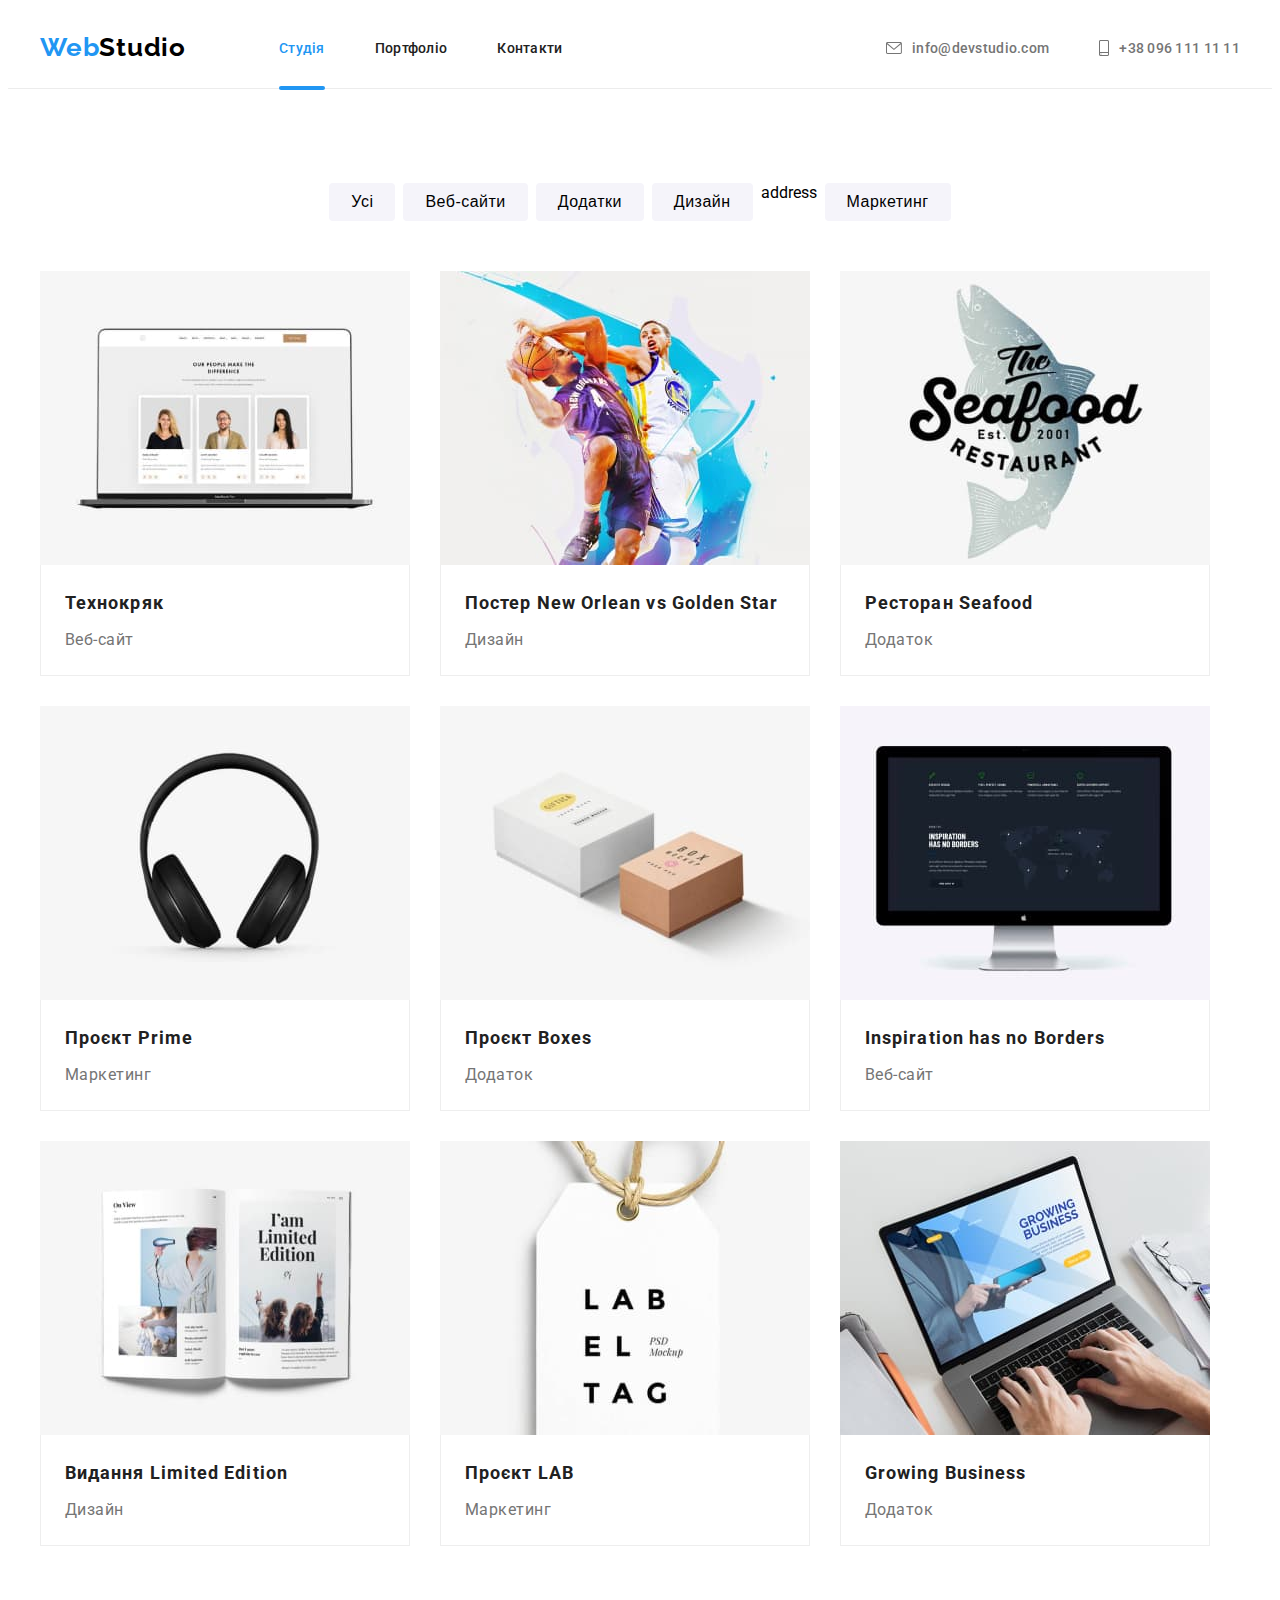
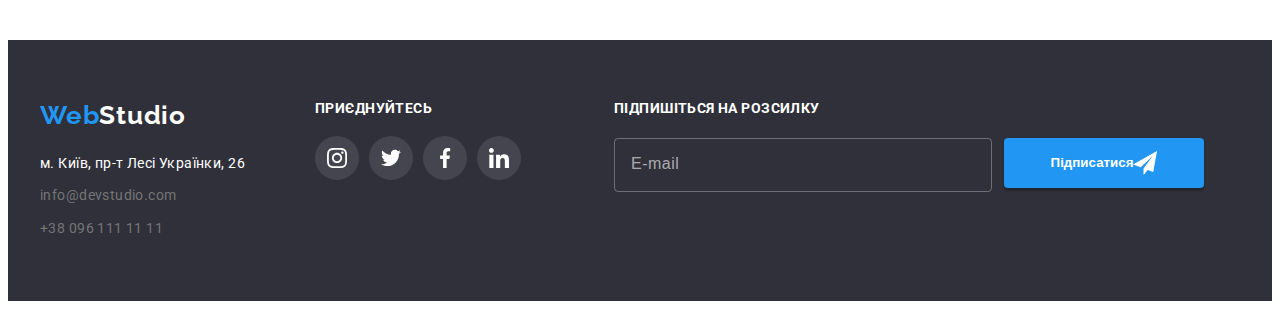
==== commit 1a6bfd57: "BEM p2" ====
--- a/portfolio.html
+++ b/portfolio.html
@@ -38,7 +38,7 @@
             </li>
           </ul>
         </nav>
-        <ul class="contact list">
+        <ul class="contact list header__contact">
           <li class="contact__item">
             <a class="contact__link link" href="mailto:info@devstudio.com"
               ><svg class="contact__icon" width="16" height="12">
@@ -61,7 +61,7 @@
     <main>
       <section class="filter-section">
         <div class="container">
-          <ul class="filter list">
+          <ul class="filter list portfolio__filter">
             <li class="filter__item">
               <button class="filter__button" type="button">Усі</button>
             </li>
@@ -74,11 +74,12 @@
             <li class="filter__item">
               <button class="filter__button" type="button">Дизайн</button>
             </li>
+            address
             <li class="filter__item">
               <button class="filter__button" type="button">Маркетинг</button>
             </li>
           </ul>
-          <ul class="example__list list">
+          <ul class="example list">
             <li class="example__item">
               <a class="example__link link" href="">
                 <div class="example__box">
--- a/CSS/style.css
+++ b/CSS/style.css
@@ -154,6 +154,9 @@
 .contact {
   display: flex;
   gap: 50px;
+}
+
+.header__contact {
   margin-left: auto;
 }
 
@@ -453,10 +456,13 @@
 }
 
 .filter {
+  display: flex;
+  gap: 8px;
+  justify-content: center;
+}
+
+.portfolio__filter {
   margin-bottom: 50px;
-  display: flex;
-  gap: 8px;
-  justify-content: center;
 }
 
 .filter__button {
@@ -484,7 +490,7 @@
     0px 2px 2px rgba(0, 0, 0, 0.12);
 }
 
-.example__list {
+.example {
   display: flex;
   flex-wrap: wrap;
   row-gap: 30px;
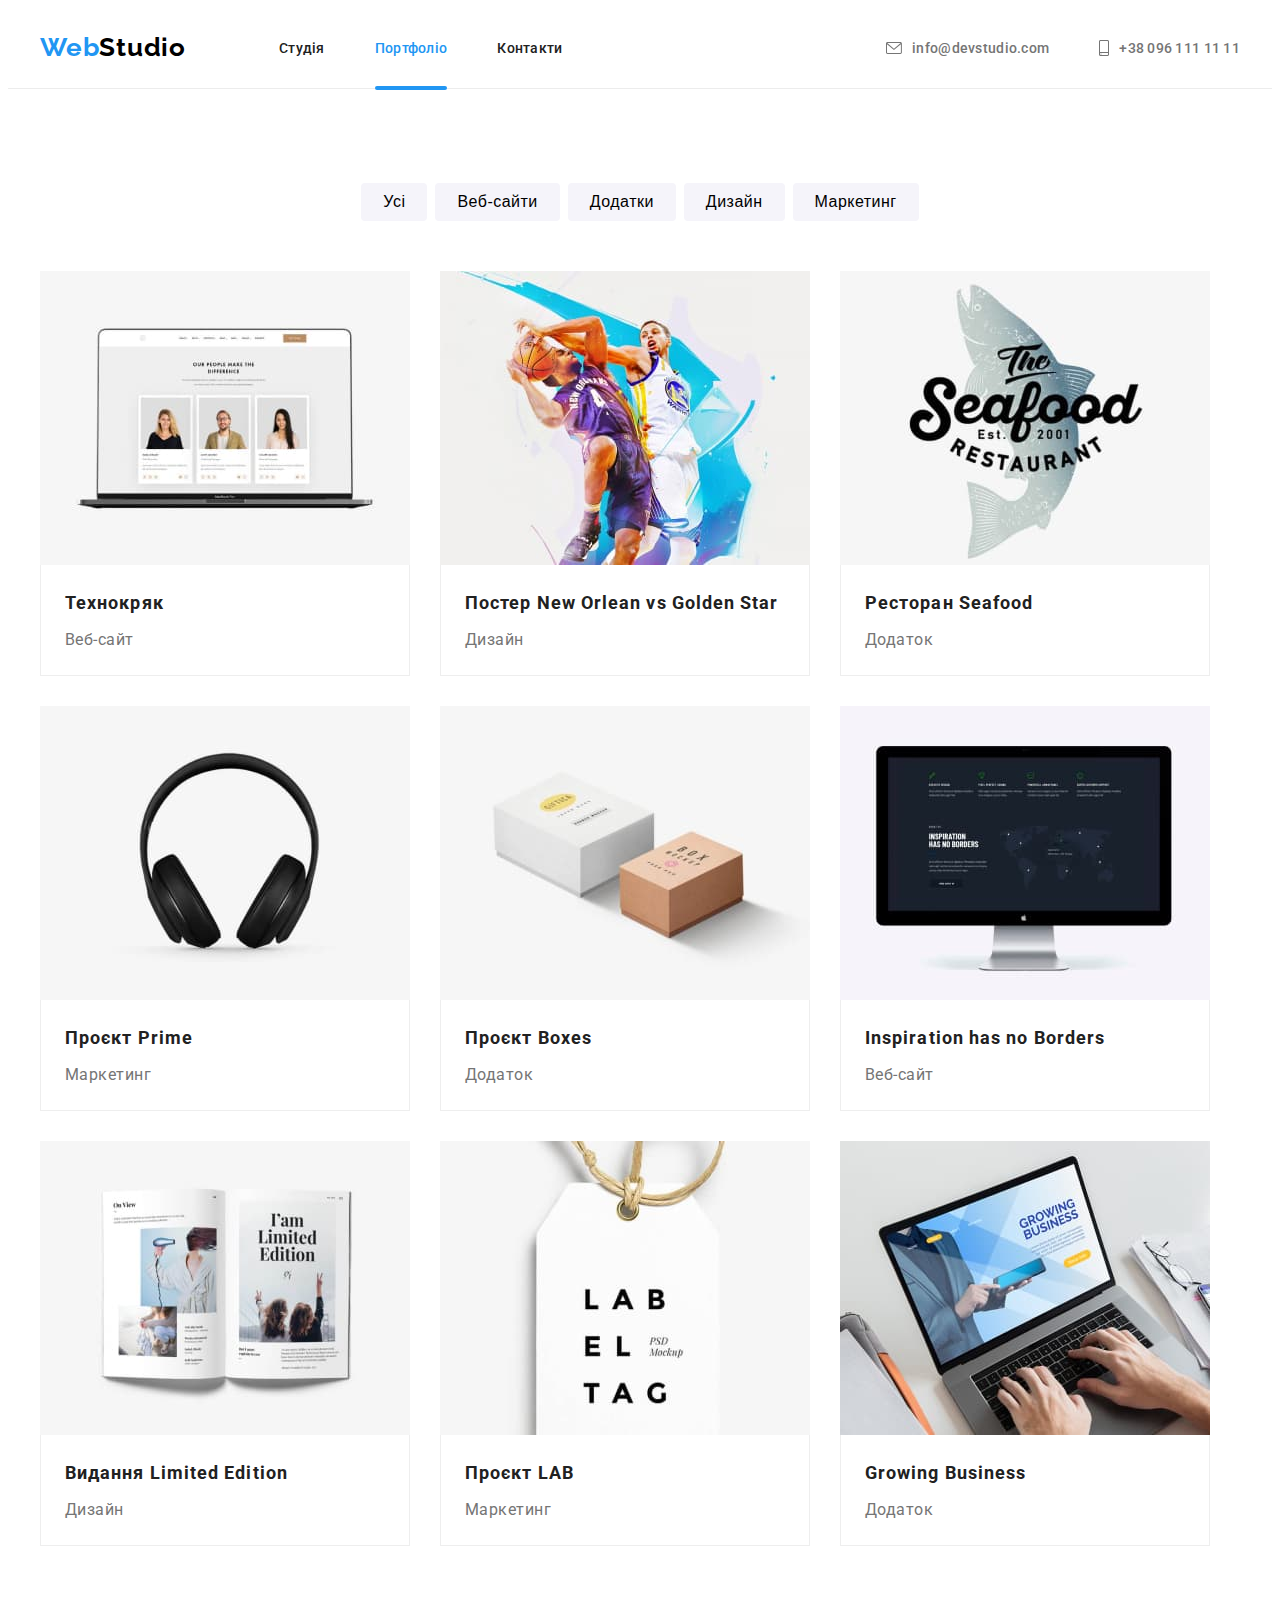
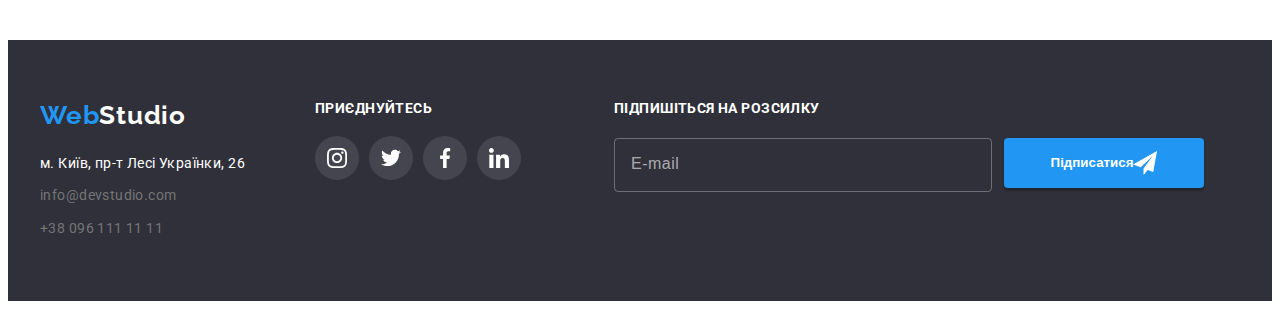
==== commit c40cc2c8: "sass st 1" ====
--- a/portfolio.html
+++ b/portfolio.html
@@ -17,6 +17,7 @@
       rel="stylesheet" />
     <link rel="stylesheet" href="./CSS/reset.css" />
     <link rel="stylesheet" href="./CSS/style.css" />
+    <link rel="stylesheet" href="./CSS/main.css" />
     <title lang="en">Portfolio</title>
   </head>
   <body>
@@ -28,10 +29,10 @@
           </a>
           <ul class="navigation__list list">
             <li class="navigation__item">
-              <a class="navigation__link current link" href="index.html">Студія</a>
+              <a class="navigation__link link" href="index.html">Студія</a>
             </li>
             <li class="navigation__item">
-              <a class="navigation__link link" href="portfolio.html">Портфоліо</a>
+              <a class="navigation__link current link" href="portfolio.html">Портфоліо</a>
             </li>
             <li class="navigation__item">
               <a class="navigation__link link" href="">Контакти</a>
@@ -74,7 +75,6 @@
             <li class="filter__item">
               <button class="filter__button" type="button">Дизайн</button>
             </li>
-            address
             <li class="filter__item">
               <button class="filter__button" type="button">Маркетинг</button>
             </li>
--- a/CSS/main.css
+++ b/CSS/main.css
@@ -0,0 +1,953 @@
+:root {
+  --main-header-color: #ffffff;
+  --second-heading-color: #212121;
+  --description-color: #757575;
+  --header-logo-color: #000000;
+  --footer-logo-color: #ffffff;
+  --hover-color: #2196f3;
+  --footer-address-color: #ffffff;
+  --web-logo: #2196f3;
+  --service-btn-text: #ffffff;
+  --service-btn-color: #2196f3;
+  --filter-btn-hover-text: #ffffff;
+  --filter-btn-hover-color: #2196f3;
+  --filter-btn-text: #212121;
+}
+
+p,
+h1,
+h2,
+h3,
+h4,
+h5,
+h6 {
+  margin: 0;
+}
+
+ul {
+  margin: 0;
+  padding-left: 0;
+}
+
+a {
+  color: inherit;
+  display: block;
+}
+
+img {
+  display: block;
+  max-width: 100%;
+  height: auto;
+}
+
+body {
+  font-family: "Roboto", "Raleway", sans-serif;
+}
+
+button input a {
+  cursor: pointer;
+}
+
+body {
+  font-family: "Roboto", "Raleway", sans-serif;
+}
+
+.list {
+  list-style: none;
+  text-decoration: none;
+}
+
+.link {
+  text-decoration: none;
+}
+
+.vissually-hidden {
+  position: absolute;
+  white-space: nowrap;
+  width: 1px;
+  height: 1px;
+  overflow: hidden;
+  border: 0;
+  padding: 0;
+  clip: rect(0 0 0 0);
+  clip-path: inset(50%);
+  margin: -1px;
+}
+
+.button {
+  color: var(--service-btn-text);
+  background-color: var(--service-btn-color);
+  font-weight: 700;
+  border: none;
+  width: 216px;
+  height: 50px;
+  box-shadow: 0px 3px 1px rgba(0, 0, 0, 0.1), 0px 1px 2px rgba(0, 0, 0, 0.08), 0px 2px 2px rgba(0, 0, 0, 0.12);
+  border-radius: 4px;
+  cursor: pointer;
+}
+
+.container {
+  width: 1200px;
+  margin: 0 auto;
+  padding-left: 15px;
+  padding-right: 15px;
+}
+
+.logo {
+  font-family: "Raleway";
+  font-weight: 700;
+  font-size: 26px;
+  line-height: 1.2;
+  letter-spacing: 0.03em;
+}
+
+.header__logo {
+  color: var(--header-logo-color);
+  margin-right: 93px;
+}
+
+.footer-logo {
+  color: var(--footer-logo-color);
+  margin-bottom: 20px;
+}
+
+.header {
+  padding-top: 24px;
+  padding-bottom: 25px;
+  border-bottom: 1px solid #ececec;
+}
+.header > .container {
+  display: flex;
+  align-items: center;
+}
+
+.navigation {
+  display: flex;
+  align-items: center;
+}
+
+.logo {
+  font-family: "Raleway";
+  font-weight: 700;
+  font-size: 26px;
+  line-height: 1.2;
+  letter-spacing: 0.03em;
+}
+
+.header__logo {
+  color: var(--header-logo-color);
+  margin-right: 93px;
+}
+
+.footer-logo {
+  color: var(--footer-logo-color);
+  margin-bottom: 20px;
+}
+
+.logo_blue-color {
+  color: var(--web-logo);
+}
+
+.navigation__list {
+  display: flex;
+  gap: 50px;
+}
+
+.navigation__link {
+  font-weight: 500;
+  font-size: 14px;
+  line-height: 1.15;
+  letter-spacing: 0.02em;
+  color: var(--second-heading-color);
+  transition: color 250ms cubic-bezier(0.4, 0, 0.2, 1);
+}
+
+.navigation__link.current {
+  display: block;
+  position: relative;
+  color: var(--hover-color);
+}
+
+.navigation__link.current::after {
+  content: "";
+  position: absolute;
+  bottom: -32px;
+  left: 0;
+  display: block;
+  width: 100%;
+  height: 4px;
+  border-radius: 2px;
+  background-color: #2196f3;
+  transform: translate(0, 50%);
+}
+
+.navigation__link:hover,
+.navigation__link:focus {
+  color: var(--hover-color);
+}
+
+.contact {
+  display: flex;
+  gap: 50px;
+}
+
+.header__contact {
+  margin-left: auto;
+}
+
+.contact__link {
+  display: flex;
+  align-items: center;
+  font-weight: 500;
+  font-size: 14px;
+  line-height: 1.15;
+  letter-spacing: 0.02em;
+  color: var(--description-color);
+  transition-property: color;
+  transition-duration: 250ms;
+  transition-timing-function: cubic-bezier(0.4, 0, 0.2, 1);
+}
+
+.contact__link:hover,
+.contact__link:focus {
+  color: var(--hover-color);
+}
+
+.contact__icon {
+  margin-right: 10px;
+  fill: currentColor;
+}
+
+.order-section {
+  padding: 200px 0;
+  background-image: linear-gradient(rgba(47, 48, 58, 0.4), rgba(47, 48, 58, 0.4)), url(../images/main-background.jpg);
+  background-repeat: no-repeat;
+  background-position: center;
+  background-size: cover;
+}
+
+.order {
+  display: flex;
+  flex-direction: column;
+  align-items: center;
+}
+
+.order-heading {
+  font-weight: 900;
+  font-size: 44px;
+  line-height: 1.36;
+  text-align: center;
+  letter-spacing: 0.06em;
+  text-transform: uppercase;
+  color: var(--main-header-color);
+  margin-bottom: 30px;
+  max-width: 700px;
+}
+
+.button {
+  color: var(--service-btn-text);
+  background-color: var(--service-btn-color);
+  font-weight: 700;
+  border: none;
+  width: 216px;
+  height: 50px;
+  box-shadow: 0px 3px 1px rgba(0, 0, 0, 0.1), 0px 1px 2px rgba(0, 0, 0, 0.08), 0px 2px 2px rgba(0, 0, 0, 0.12);
+  border-radius: 4px;
+  cursor: pointer;
+}
+
+.benefits-section {
+  padding-top: 94px;
+  padding-bottom: 94px;
+}
+
+.benefits {
+  display: flex;
+  gap: 30px;
+}
+
+.benefits__icon-blocks {
+  display: flex;
+  justify-content: center;
+  align-items: center;
+  width: 270px;
+  height: 120px;
+  background-color: #f5f4fa;
+  margin-bottom: 20px;
+}
+
+.benefits__heading {
+  font-weight: 700;
+  font-size: 14px;
+  line-height: 1.15;
+  letter-spacing: 0.03em;
+  text-transform: uppercase;
+  color: var(--second-heading-color);
+  margin-bottom: 10px;
+}
+
+.benefits__description {
+  font-weight: 400;
+  font-size: 14px;
+  line-height: 1.71;
+  letter-spacing: 0.03em;
+  color: var(--description-color);
+}
+
+.our-job-section {
+  padding-bottom: 94px;
+}
+
+.our-job-header {
+  font-weight: 700;
+  font-size: 36px;
+  line-height: 1.17;
+  text-align: center;
+  letter-spacing: 0.03em;
+  color: var(--second-heading-color);
+  margin-bottom: 50px;
+}
+
+.our-job {
+  display: flex;
+  gap: 30px;
+}
+
+.our-job__item {
+  position: relative;
+}
+
+.our-job__description {
+  display: flex;
+  position: absolute;
+  bottom: 0;
+  font-style: normal;
+  font-weight: 700;
+  font-size: 14px;
+  line-height: 16px;
+  letter-spacing: 0.03em;
+  text-transform: uppercase;
+  width: 370px;
+  height: 70px;
+  background: rgba(47, 48, 58, 0.8);
+  color: #ffffff;
+  justify-content: center;
+  align-items: center;
+}
+
+.team-section {
+  padding-top: 94px;
+  padding-bottom: 94px;
+  background-color: #f5f4fa;
+}
+
+.team-heading {
+  font-weight: 700;
+  font-size: 36px;
+  line-height: 1.17;
+  text-align: center;
+  letter-spacing: 0.03em;
+  color: var(--second-heading-color);
+  margin-bottom: 50px;
+}
+
+.team {
+  display: flex;
+  gap: 30px;
+}
+
+.team__item {
+  width: 270px;
+  border-radius: 0px 0px 4px 4px;
+  background-color: #fff;
+}
+
+.team__card {
+  box-shadow: 0px 1px 3px rgba(0, 0, 0, 0.12), 0px 1px 1px rgba(0, 0, 0, 0.14), 0px 2px 1px rgba(0, 0, 0, 0.2);
+  border-radius: 0px 0px 4px 4px;
+}
+
+.team__name {
+  font-weight: 500;
+  font-size: 16px;
+  line-height: 1.19;
+  text-align: center;
+  letter-spacing: 0.03em;
+  color: var(--second-heading-color);
+  padding-top: 30px;
+  margin-bottom: 10px;
+}
+
+.team__position {
+  font-weight: 400;
+  font-size: 16px;
+  line-height: 1.19;
+  text-align: center;
+  letter-spacing: 0.03em;
+  color: var(--description-color);
+  padding-bottom: 16px;
+}
+
+.worker-social {
+  display: flex;
+  gap: 10px;
+  justify-content: center;
+  padding-bottom: 30px;
+}
+
+.worker-social__link {
+  display: flex;
+  justify-content: center;
+  align-items: center;
+  width: 44px;
+  height: 44px;
+  border-radius: 50%;
+  transition: background 250ms cubic-bezier(0.4, 0, 0.2, 1);
+}
+
+.worker-social__link:hover,
+.worker-social__link:focus {
+  background: #2196f3;
+  cursor: pointer;
+}
+
+.worker-social__icon {
+  fill: #afb1b8;
+  transition-property: fill 250ms cubic-bezier(0.4, 0, 0.2, 1);
+}
+
+.worker-social__link:hover .worker-social__icon {
+  fill: #ffffff;
+}
+
+.clients-section {
+  padding-top: 94px;
+  padding-bottom: 94px;
+}
+
+.clients-heading {
+  font-style: normal;
+  font-weight: 700;
+  font-size: 36px;
+  line-height: 42px;
+  text-align: center;
+  letter-spacing: 0.03em;
+  color: var(--second-heading-color);
+  margin-bottom: 50px;
+}
+
+.clients {
+  display: flex;
+  justify-content: space-between;
+}
+
+.clients__link {
+  display: flex;
+  justify-content: center;
+  align-items: center;
+  width: 170px;
+  height: 92px;
+  border: 1px solid #afb1b8;
+  border-radius: 4px;
+  transition-property: border-color;
+  transition-duration: 250ms;
+  transition-timing-function: cubic-bezier(0.4, 0, 0.2, 1);
+}
+
+.clients__link:hover,
+.clients__link:focus {
+  border-color: rgb(33, 150, 243);
+}
+
+.clients__link:hover .clients__icon {
+  fill: #2196f3;
+}
+
+.clients__icon {
+  fill: #afb1b8;
+  transition-property: fill;
+  transition-duration: 250ms;
+  transition-timing-function: cubic-bezier(0.4, 0, 0.2, 1);
+}
+
+.filter-section {
+  padding-top: 94px;
+  padding-bottom: 94px;
+}
+
+.filter {
+  display: flex;
+  gap: 8px;
+  justify-content: center;
+}
+
+.portfolio__filter {
+  margin-bottom: 50px;
+}
+
+.filter__button {
+  font-weight: 500;
+  font-size: 16px;
+  line-height: 1.62;
+  text-align: center;
+  letter-spacing: 0.03em;
+  border: none;
+  background: none;
+  background-color: #f5f4fa;
+  padding: 6px 22px;
+  border-radius: 4px;
+  cursor: pointer;
+  transition: color 250ms cubic-bezier(0.4, 0, 0.2, 1), background-color 250ms cubic-bezier(0.4, 0, 0.2, 1), box-shadow 250ms cubic-bezier(0.4, 0, 0.2, 1);
+}
+
+.filter__button:hover,
+.filter__button:focus {
+  color: var(--filter-btn-hover-text);
+  background-color: var(--filter-btn-hover-color);
+  box-shadow: 0px 3px 1px rgba(0, 0, 0, 0.1), 0px 1px 2px rgba(0, 0, 0, 0.08), 0px 2px 2px rgba(0, 0, 0, 0.12);
+}
+
+.example {
+  display: flex;
+  flex-wrap: wrap;
+  row-gap: 30px;
+  column-gap: 30px;
+}
+
+.example__item {
+  width: 370px;
+}
+
+.example__link {
+  transition: box-shadow 250ms cubic-bezier(0.4, 0, 0.2, 1);
+}
+
+.example__link:hover {
+  box-shadow: 0px 1px 1px rgba(0, 0, 0, 0.12), 0px 4px 4px rgba(0, 0, 0, 0.06), 1px 4px 6px rgba(0, 0, 0, 0.16);
+}
+
+.example__link:hover .example__description {
+  box-shadow: 0px 1px 1px rgba(0, 0, 0, 0.12), 0px 4px 4px rgba(0, 0, 0, 0.06), 1px 4px 6px rgba(0, 0, 0, 0.16);
+  transform: translateY(0%);
+}
+
+.example__box {
+  position: relative;
+  overflow: hidden;
+}
+
+.example__description {
+  position: absolute;
+  top: 0;
+  left: 0;
+  height: 100%;
+  background-color: rgba(33, 150, 243, 0.9);
+  color: #ffffff;
+  padding: 63px 24px;
+  font-style: normal;
+  font-weight: 400;
+  font-size: 18px;
+  line-height: 1.56;
+  letter-spacing: 0.03em;
+  transform: translateY(100%);
+  transition: transform 250ms cubic-bezier(0.4, 0, 0.2, 1);
+  overflow: auto;
+}
+
+.example__works {
+  padding: 20px 24px;
+  border-left: 1px solid #eeeeee;
+  border-right: 1px solid #eeeeee;
+  border-bottom: 1px solid #eeeeee;
+}
+
+.example__heading {
+  font-weight: 700;
+  font-size: 18px;
+  line-height: 2;
+  letter-spacing: 0.06em;
+  color: var(--second-heading-color);
+  margin-bottom: 4px;
+}
+
+.example__direction {
+  font-weight: 400;
+  font-size: 16px;
+  line-height: 1.88;
+  letter-spacing: 0.03em;
+  color: var(--description-color);
+}
+
+.footer-address {
+  background-color: #2f303a;
+  padding-top: 60px;
+  padding-bottom: 60px;
+}
+
+.footer-blocks {
+  display: flex;
+}
+
+.address-block {
+  margin-right: 70px;
+}
+
+.footer-web-logo {
+  color: var(--web-logo);
+}
+
+.address__item:not(:last-child) {
+  margin-bottom: 9px;
+}
+
+.address__list {
+  font-weight: 400;
+  font-size: 14px;
+  font-style: normal;
+  line-height: 1.71;
+  letter-spacing: 0.03em;
+  color: var(--footer-address-color);
+  transition-property: color;
+  transition-duration: 250ms;
+  transition-timing-function: cubic-bezier(0.4, 0, 0.2, 1);
+}
+
+.address__location:hover {
+  color: #2196f3;
+}
+
+.address__description {
+  font-family: "Roboto";
+  font-style: normal;
+  font-weight: 400;
+  font-size: 14px;
+  line-height: 1.71;
+  letter-spacing: 0.03em;
+  color: var(--description-color);
+  transition-property: color;
+  transition-duration: 250ms;
+  transition-timing-function: cubic-bezier(0.4, 0, 0.2, 1);
+}
+
+.address__description:hover {
+  color: #2196f3;
+}
+
+.address__phone {
+  font-family: "Roboto";
+  font-style: normal;
+  font-weight: 400;
+  font-size: 14px;
+  line-height: 1.71;
+  letter-spacing: 0.03em;
+  color: var(--description-color);
+  transition-property: color;
+  transition-duration: 250ms;
+  transition-timing-function: cubic-bezier(0.4, 0, 0.2, 1);
+}
+
+.address__phone:hover {
+  color: #2196f3;
+}
+
+.join-us {
+  margin-right: 93px;
+}
+
+.join-us__heading {
+  font-style: normal;
+  font-weight: 700;
+  font-size: 14px;
+  line-height: 16px;
+  letter-spacing: 0.03em;
+  text-transform: uppercase;
+  color: var(--footer-address-color);
+  margin-bottom: 20px;
+}
+
+.join-us__list {
+  display: flex;
+  gap: 10px;
+}
+
+.join-us__link {
+  display: flex;
+  justify-content: center;
+  align-items: center;
+  width: 44px;
+  height: 44px;
+  border-radius: 50%;
+  background: rgba(255, 255, 255, 0.1);
+  transition-property: background-color;
+  transition-duration: 250ms;
+  transition-timing-function: cubic-bezier(0.4, 0, 0.2, 1);
+}
+
+.join-us__link:hover,
+.join-us__link:focus {
+  background-color: rgb(33, 150, 243);
+  cursor: pointer;
+}
+
+.join-us__icon {
+  fill: white;
+}
+
+.subscribe__heading {
+  font-style: normal;
+  font-weight: 700;
+  font-size: 14px;
+  line-height: 1.25;
+  letter-spacing: 0.03em;
+  text-transform: uppercase;
+  color: var(--footer-address-color);
+  margin-bottom: 20px;
+}
+
+.subscribe__form {
+  display: flex;
+}
+
+.subscribe__email {
+  width: 358px;
+  height: 50px;
+  border: 1px solid rgba(255, 255, 255, 0.3);
+  border-radius: 4px;
+  background-color: transparent;
+  padding-left: 16px;
+  color: #ffffff;
+  outline: none;
+  transition: border 250ms cubic-bezier(0.4, 0, 0.2, 1);
+}
+
+.subscribe__email::placeholder {
+  font-style: normal;
+  font-weight: 400;
+  font-size: 16px;
+  line-height: 1.25;
+  letter-spacing: 0.03em;
+  color: rgba(255, 255, 255, 0.6);
+}
+
+.subscribe__email:focus {
+  border: 1px solid #2196f3;
+}
+
+.button {
+  margin-left: 12px;
+  color: var(--service-btn-text);
+  background-color: var(--service-btn-color);
+  font-weight: 700;
+  border: none;
+  width: 200px;
+  height: 50px;
+  box-shadow: 0px 3px 1px rgba(0, 0, 0, 0.1), 0px 1px 2px rgba(0, 0, 0, 0.08), 0px 2px 2px rgba(0, 0, 0, 0.12);
+  border-radius: 4px;
+  cursor: pointer;
+}
+
+.button_icon {
+  display: flex;
+  justify-content: center;
+  align-items: center;
+}
+
+.subscribe__icon {
+  margin-left: 10px;
+}
+
+.backdrop {
+  position: fixed;
+  top: 0;
+  width: 100%;
+  height: 100%;
+  background-color: rgba(0, 0, 0, 0.2);
+  transition: opacity 250ms cubic-bezier(0.4, 0, 0.2, 1), visibility 250ms cubic-bezier(0.4, 0, 0.2, 1);
+}
+
+.backdrop.is-hidden .modal {
+  transform: translate(-50%, -50%) scale(0);
+}
+
+.modal {
+  position: absolute;
+  top: 50%;
+  left: 50%;
+  transform: translate(-50%, -50%) scale(1);
+  width: 528px;
+  height: 581px;
+  background-color: #ffffff;
+  box-shadow: 0px 1px 3px rgba(0, 0, 0, 0.12), 0px 1px 1px rgba(0, 0, 0, 0.14), 0px 2px 1px rgba(0, 0, 0, 0.2);
+  border-radius: 4px;
+  transition: transform 250ms cubic-bezier(0.4, 0, 0.2, 1), scale 250ms cubic-bezier(0.4, 0, 0.2, 1);
+  padding: 40px;
+}
+
+.modal-close {
+  position: absolute;
+  display: flex;
+  justify-content: center;
+  align-items: center;
+  right: 8px;
+  top: 8px;
+  width: 30px;
+  height: 30px;
+  border: 1px solid rgba(0, 0, 0, 0.1);
+  border-radius: 50%;
+}
+
+.is-hidden {
+  opacity: 0;
+  visibility: hidden;
+  pointer-events: none;
+}
+
+.modal-icon-close {
+  transition: fill 250ms cubic-bezier(0.4, 0, 0.2, 1);
+  cursor: pointer;
+}
+
+.modal-icon-close:hover {
+  fill: #2196f3;
+}
+
+.modal-title {
+  font-style: normal;
+  font-weight: 700;
+  font-size: 20px;
+  line-height: 1.15;
+  text-align: center;
+  letter-spacing: 0.03em;
+  color: var(--second-heading-color);
+  margin-bottom: 12px;
+}
+
+.modal-field {
+  margin-bottom: 10px;
+}
+
+.modal-field:nth-child(4n) {
+  margin-bottom: 20px;
+}
+
+.modal-field__label {
+  display: block;
+  font-style: normal;
+  font-weight: 400;
+  font-size: 12px;
+  margin-bottom: 4px;
+  letter-spacing: 0.01em;
+  color: #757575;
+}
+
+.modal-field__input {
+  width: 448px;
+  height: 40px;
+  border: 1px solid rgba(33, 33, 33, 0.2);
+  border-radius: 4px;
+  padding-left: 42px;
+  outline: none;
+  transition: border 250ms cubic-bezier(0.4, 0, 0.2, 1);
+}
+
+.modal-field__input:focus {
+  border: 1px solid #2196f3;
+}
+
+.modal-field__input:focus + .modal-field__icon {
+  fill: #2196f3;
+}
+
+.modal-field__input:hover {
+  cursor: pointer;
+}
+
+.modal-field__wrap {
+  position: relative;
+}
+
+.modal-field__icon {
+  position: absolute;
+  left: 12px;
+  top: 50%;
+  transform: translateY(-50%);
+  transition: fill 250ms cubic-bezier(0.4, 0, 0.2, 1);
+}
+
+.modal-field__comment {
+  display: block;
+  width: 100%;
+  height: 120px;
+  border: 1px solid rgba(33, 33, 33, 0.2);
+  border-radius: 4px;
+  resize: none;
+  padding: 12px 16px;
+  outline: none;
+}
+
+.modal-field__comment::placeholder {
+  font-style: normal;
+  font-weight: 400;
+  font-size: 12px;
+  line-height: 1.25;
+  letter-spacing: 0.01em;
+  color: rgba(117, 117, 117, 0.5);
+  margin-top: 4px;
+}
+
+.modal-field__comment:focus {
+  border: 1px solid #2196f3;
+}
+
+.policy {
+  margin-bottom: 30px;
+}
+
+.policy__text {
+  font-style: normal;
+  font-weight: 400;
+  font-size: 14px;
+  line-height: 1.71;
+  letter-spacing: 0.03em;
+  color: var(--description-color);
+  display: flex;
+  align-items: center;
+  justify-content: center;
+}
+
+.policy__text span {
+  width: 16px;
+  height: 15px;
+  border-radius: 2px;
+  border: 2px solid #212121;
+  margin-right: 8px;
+  display: flex;
+  align-items: center;
+  justify-content: center;
+  transition: background-color 250ms cubic-bezier(0.4, 0, 0.2, 1);
+}
+
+.policy__input:checked + .policy__text span {
+  background-color: #2196f3;
+  border: none;
+}
+
+.policy__link {
+  color: rgb(33, 150, 243);
+}
+
+.button {
+  color: var(--service-btn-text);
+  background-color: var(--service-btn-color);
+  font-weight: 700;
+  border: none;
+  width: 200px;
+  height: 50px;
+  box-shadow: 0px 3px 1px rgba(0, 0, 0, 0.1), 0px 1px 2px rgba(0, 0, 0, 0.08), 0px 2px 2px rgba(0, 0, 0, 0.12);
+  border-radius: 4px;
+}
+
+.upload-button {
+  display: block;
+  margin: 0 auto;
+}/*# sourceMappingURL=main.css.map */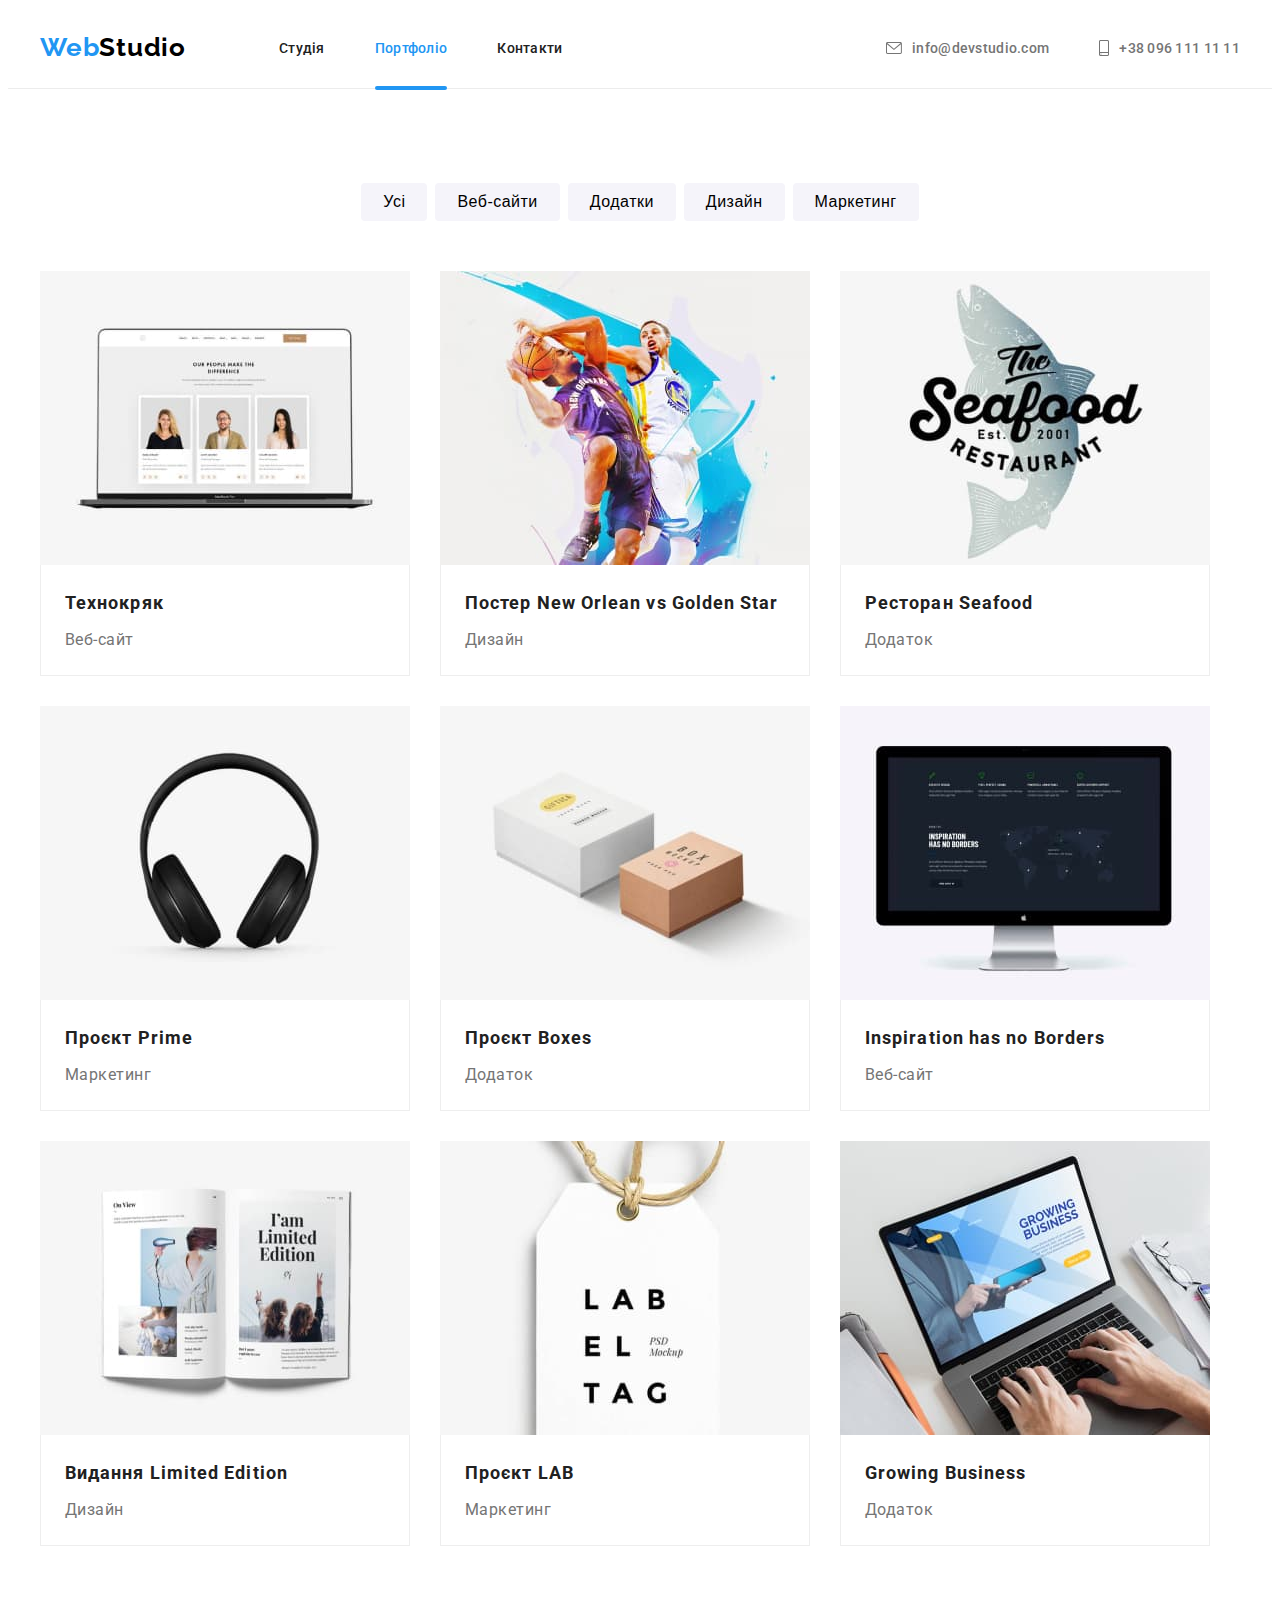
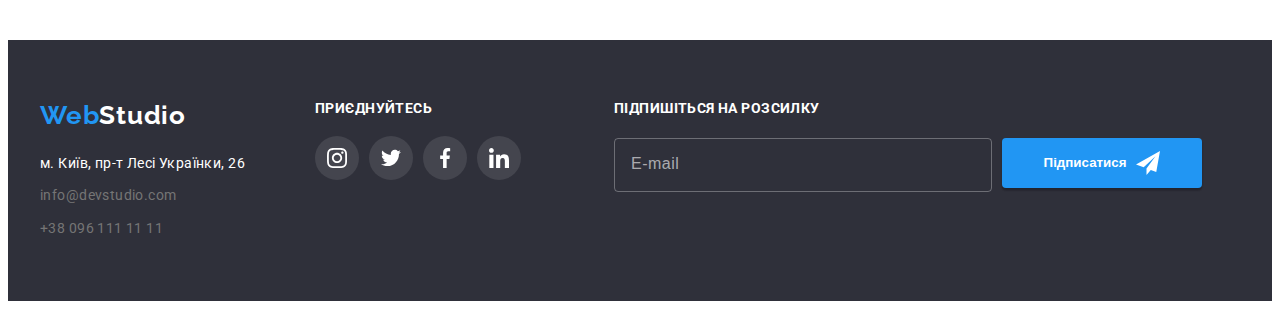
==== commit 8cf3fba8: "Sass s3" ====
--- a/portfolio.html
+++ b/portfolio.html
@@ -24,7 +24,7 @@
     <header class="header">
       <div class="container">
         <nav class="navigation">
-          <a class="logo link header__logo" href="index.html" lang="en"
+          <a class="logo link header-logo" href="index.html" lang="en"
             ><span class="logo_blue-color">Web</span>Studio
           </a>
           <ul class="navigation__list list">
@@ -332,7 +332,7 @@
               <label>
                 <input class="subscribe__email" type="email" name="email" placeholder="E-mail" />
               </label>
-              <button class="button button_icon" type="submit">
+              <button class="button button__icon" type="submit">
                 Підписатися
                 <svg class="button__icon" width="24" height="24">
                   <use href="./images/symbol-defs.svg#icon-send"></use>
--- a/CSS/main.css
+++ b/CSS/main.css
@@ -101,7 +101,7 @@
   letter-spacing: 0.03em;
 }
 
-.header__logo {
+.header-logo {
   color: var(--header-logo-color);
   margin-right: 93px;
 }
@@ -161,13 +161,15 @@
   color: var(--second-heading-color);
   transition: color 250ms cubic-bezier(0.4, 0, 0.2, 1);
 }
+.navigation__link:hover, .navigation__link:focus {
+  color: var(--hover-color);
+}
 
 .navigation__link.current {
   display: block;
   position: relative;
   color: var(--hover-color);
 }
-
 .navigation__link.current::after {
   content: "";
   position: absolute;
@@ -181,11 +183,6 @@
   transform: translate(0, 50%);
 }
 
-.navigation__link:hover,
-.navigation__link:focus {
-  color: var(--hover-color);
-}
-
 .contact {
   display: flex;
   gap: 50px;
@@ -207,9 +204,7 @@
   transition-duration: 250ms;
   transition-timing-function: cubic-bezier(0.4, 0, 0.2, 1);
 }
-
-.contact__link:hover,
-.contact__link:focus {
+.contact__link:hover, .contact__link:focus {
   color: var(--hover-color);
 }
 
@@ -404,18 +399,15 @@
   border-radius: 50%;
   transition: background 250ms cubic-bezier(0.4, 0, 0.2, 1);
 }
-
-.worker-social__link:hover,
-.worker-social__link:focus {
+.worker-social__link:hover, .worker-social__link:focus {
   background: #2196f3;
   cursor: pointer;
 }
 
 .worker-social__icon {
   fill: #afb1b8;
-  transition-property: fill 250ms cubic-bezier(0.4, 0, 0.2, 1);
-}
-
+  transition: fill 250ms cubic-bezier(0.4, 0, 0.2, 1);
+}
 .worker-social__link:hover .worker-social__icon {
   fill: #ffffff;
 }
@@ -453,14 +445,8 @@
   transition-duration: 250ms;
   transition-timing-function: cubic-bezier(0.4, 0, 0.2, 1);
 }
-
-.clients__link:hover,
-.clients__link:focus {
+.clients__link:hover, .clients__link:focus {
   border-color: rgb(33, 150, 243);
-}
-
-.clients__link:hover .clients__icon {
-  fill: #2196f3;
 }
 
 .clients__icon {
@@ -468,6 +454,9 @@
   transition-property: fill;
   transition-duration: 250ms;
   transition-timing-function: cubic-bezier(0.4, 0, 0.2, 1);
+}
+.clients__link:hover .clients__icon {
+  fill: #2196f3;
 }
 
 .filter-section {
@@ -499,9 +488,7 @@
   cursor: pointer;
   transition: color 250ms cubic-bezier(0.4, 0, 0.2, 1), background-color 250ms cubic-bezier(0.4, 0, 0.2, 1), box-shadow 250ms cubic-bezier(0.4, 0, 0.2, 1);
 }
-
-.filter__button:hover,
-.filter__button:focus {
+.filter__button:hover, .filter__button:focus {
   color: var(--filter-btn-hover-text);
   background-color: var(--filter-btn-hover-color);
   box-shadow: 0px 3px 1px rgba(0, 0, 0, 0.1), 0px 1px 2px rgba(0, 0, 0, 0.08), 0px 2px 2px rgba(0, 0, 0, 0.12);
@@ -521,14 +508,8 @@
 .example__link {
   transition: box-shadow 250ms cubic-bezier(0.4, 0, 0.2, 1);
 }
-
 .example__link:hover {
   box-shadow: 0px 1px 1px rgba(0, 0, 0, 0.12), 0px 4px 4px rgba(0, 0, 0, 0.06), 1px 4px 6px rgba(0, 0, 0, 0.16);
-}
-
-.example__link:hover .example__description {
-  box-shadow: 0px 1px 1px rgba(0, 0, 0, 0.12), 0px 4px 4px rgba(0, 0, 0, 0.06), 1px 4px 6px rgba(0, 0, 0, 0.16);
-  transform: translateY(0%);
 }
 
 .example__box {
@@ -553,6 +534,10 @@
   transition: transform 250ms cubic-bezier(0.4, 0, 0.2, 1);
   overflow: auto;
 }
+.example__link:hover .example__description {
+  box-shadow: 0px 1px 1px rgba(0, 0, 0, 0.12), 0px 4px 4px rgba(0, 0, 0, 0.06), 1px 4px 6px rgba(0, 0, 0, 0.16);
+  transform: translateY(0%);
+}
 
 .example__works {
   padding: 20px 24px;
@@ -600,7 +585,7 @@
   margin-bottom: 9px;
 }
 
-.address__list {
+.address__location {
   font-weight: 400;
   font-size: 14px;
   font-style: normal;
@@ -611,7 +596,6 @@
   transition-duration: 250ms;
   transition-timing-function: cubic-bezier(0.4, 0, 0.2, 1);
 }
-
 .address__location:hover {
   color: #2196f3;
 }
@@ -628,7 +612,6 @@
   transition-duration: 250ms;
   transition-timing-function: cubic-bezier(0.4, 0, 0.2, 1);
 }
-
 .address__description:hover {
   color: #2196f3;
 }
@@ -645,7 +628,6 @@
   transition-duration: 250ms;
   transition-timing-function: cubic-bezier(0.4, 0, 0.2, 1);
 }
-
 .address__phone:hover {
   color: #2196f3;
 }
@@ -682,9 +664,7 @@
   transition-duration: 250ms;
   transition-timing-function: cubic-bezier(0.4, 0, 0.2, 1);
 }
-
-.join-us__link:hover,
-.join-us__link:focus {
+.join-us__link:hover, .join-us__link:focus {
   background-color: rgb(33, 150, 243);
   cursor: pointer;
 }
@@ -719,7 +699,6 @@
   outline: none;
   transition: border 250ms cubic-bezier(0.4, 0, 0.2, 1);
 }
-
 .subscribe__email::placeholder {
   font-style: normal;
   font-weight: 400;
@@ -728,7 +707,6 @@
   letter-spacing: 0.03em;
   color: rgba(255, 255, 255, 0.6);
 }
-
 .subscribe__email:focus {
   border: 1px solid #2196f3;
 }
@@ -744,15 +722,12 @@
   box-shadow: 0px 3px 1px rgba(0, 0, 0, 0.1), 0px 1px 2px rgba(0, 0, 0, 0.08), 0px 2px 2px rgba(0, 0, 0, 0.12);
   border-radius: 4px;
   cursor: pointer;
-}
-
-.button_icon {
-  display: flex;
-  justify-content: center;
-  align-items: center;
-}
-
-.subscribe__icon {
+  display: flex;
+  justify-content: center;
+  align-items: center;
+}
+
+.button__icon {
   margin-left: 10px;
 }
 
@@ -763,10 +738,6 @@
   height: 100%;
   background-color: rgba(0, 0, 0, 0.2);
   transition: opacity 250ms cubic-bezier(0.4, 0, 0.2, 1), visibility 250ms cubic-bezier(0.4, 0, 0.2, 1);
-}
-
-.backdrop.is-hidden .modal {
-  transform: translate(-50%, -50%) scale(0);
 }
 
 .modal {
@@ -782,6 +753,9 @@
   transition: transform 250ms cubic-bezier(0.4, 0, 0.2, 1), scale 250ms cubic-bezier(0.4, 0, 0.2, 1);
   padding: 40px;
 }
+.backdrop.is-hidden .modal {
+  transform: translate(-50%, -50%) scale(0);
+}
 
 .modal-close {
   position: absolute;
@@ -806,7 +780,6 @@
   transition: fill 250ms cubic-bezier(0.4, 0, 0.2, 1);
   cursor: pointer;
 }
-
 .modal-icon-close:hover {
   fill: #2196f3;
 }
@@ -825,7 +798,6 @@
 .modal-field {
   margin-bottom: 10px;
 }
-
 .modal-field:nth-child(4n) {
   margin-bottom: 20px;
 }
@@ -849,21 +821,11 @@
   outline: none;
   transition: border 250ms cubic-bezier(0.4, 0, 0.2, 1);
 }
-
 .modal-field__input:focus {
   border: 1px solid #2196f3;
 }
-
-.modal-field__input:focus + .modal-field__icon {
-  fill: #2196f3;
-}
-
 .modal-field__input:hover {
   cursor: pointer;
-}
-
-.modal-field__wrap {
-  position: relative;
 }
 
 .modal-field__icon {
@@ -872,6 +834,13 @@
   top: 50%;
   transform: translateY(-50%);
   transition: fill 250ms cubic-bezier(0.4, 0, 0.2, 1);
+}
+.modal-field__input:focus + .modal-field__icon {
+  fill: #2196f3;
+}
+
+.modal-field__wrap {
+  position: relative;
 }
 
 .modal-field__comment {
@@ -884,7 +853,6 @@
   padding: 12px 16px;
   outline: none;
 }
-
 .modal-field__comment::placeholder {
   font-style: normal;
   font-weight: 400;
@@ -894,8 +862,7 @@
   color: rgba(117, 117, 117, 0.5);
   margin-top: 4px;
 }
-
-.modal-field__comment:focus {
+.modal-field__commentt:focus {
   border: 1px solid #2196f3;
 }
 
